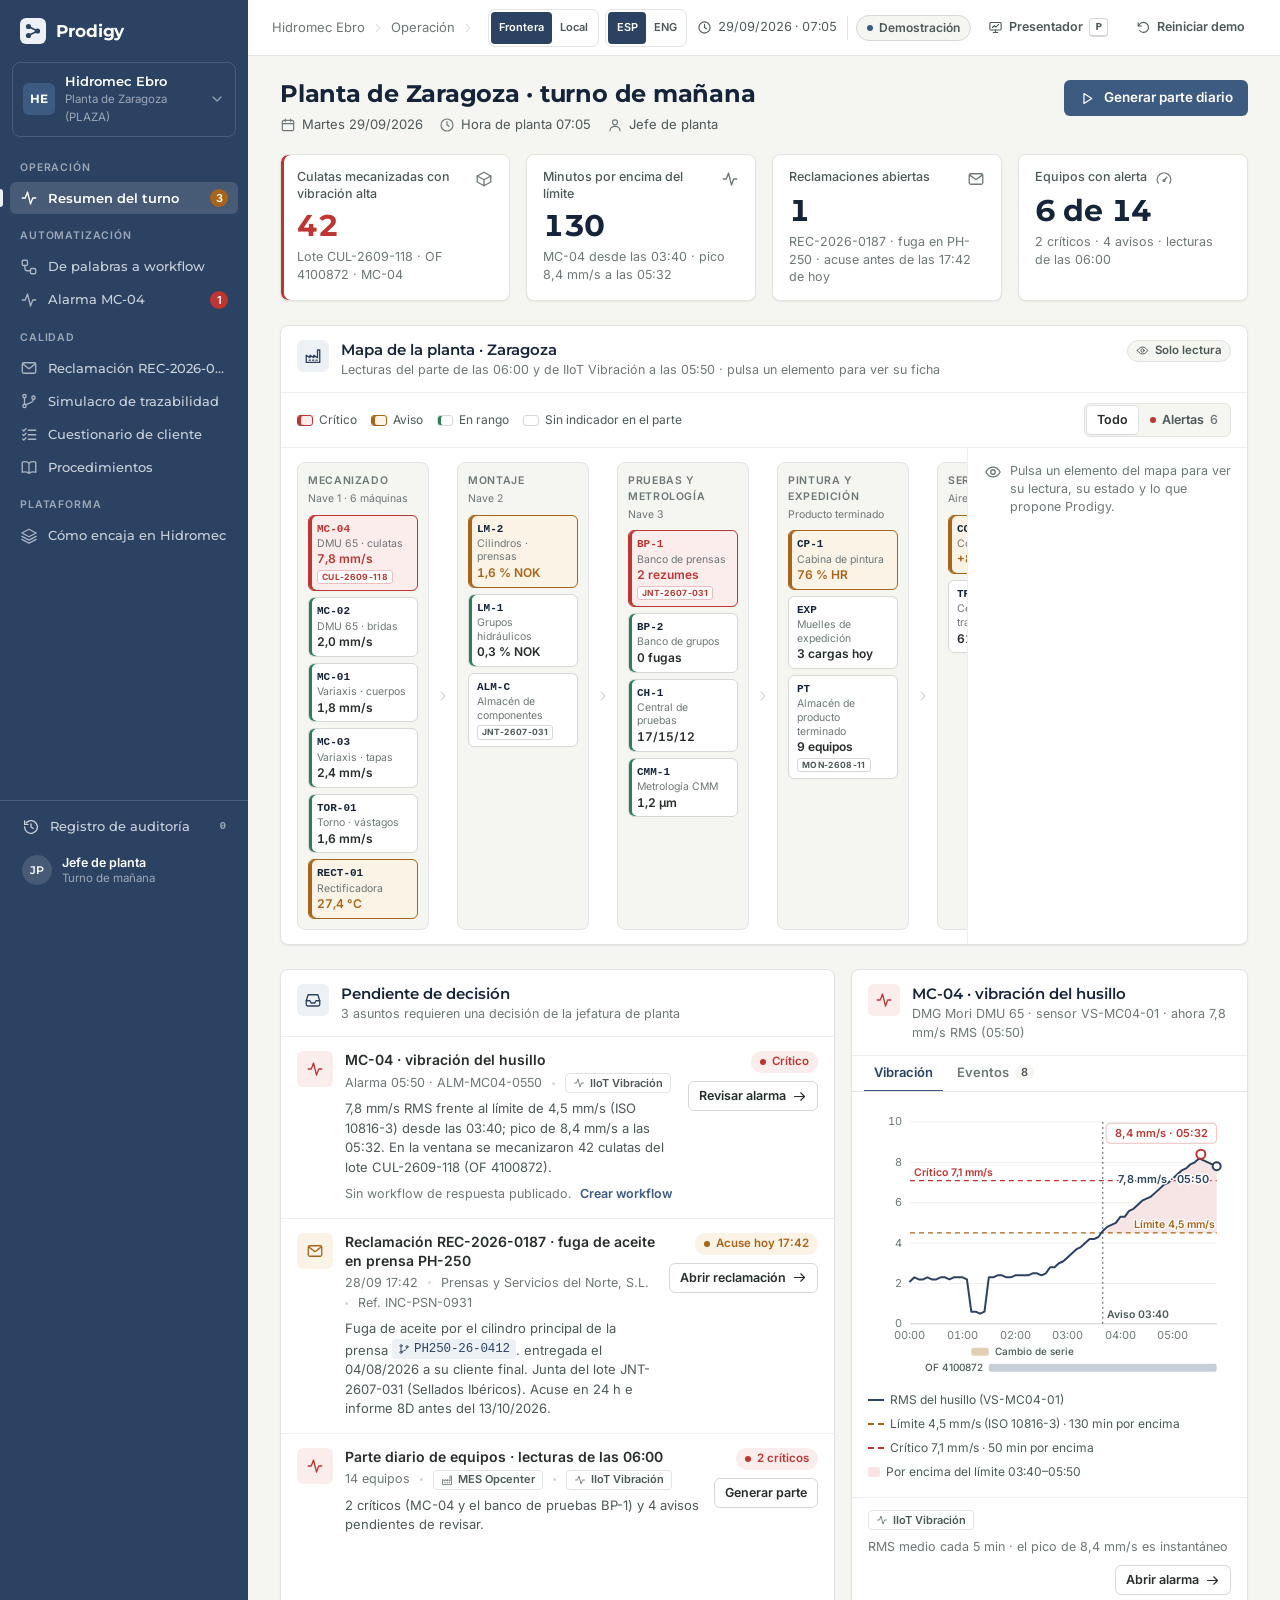
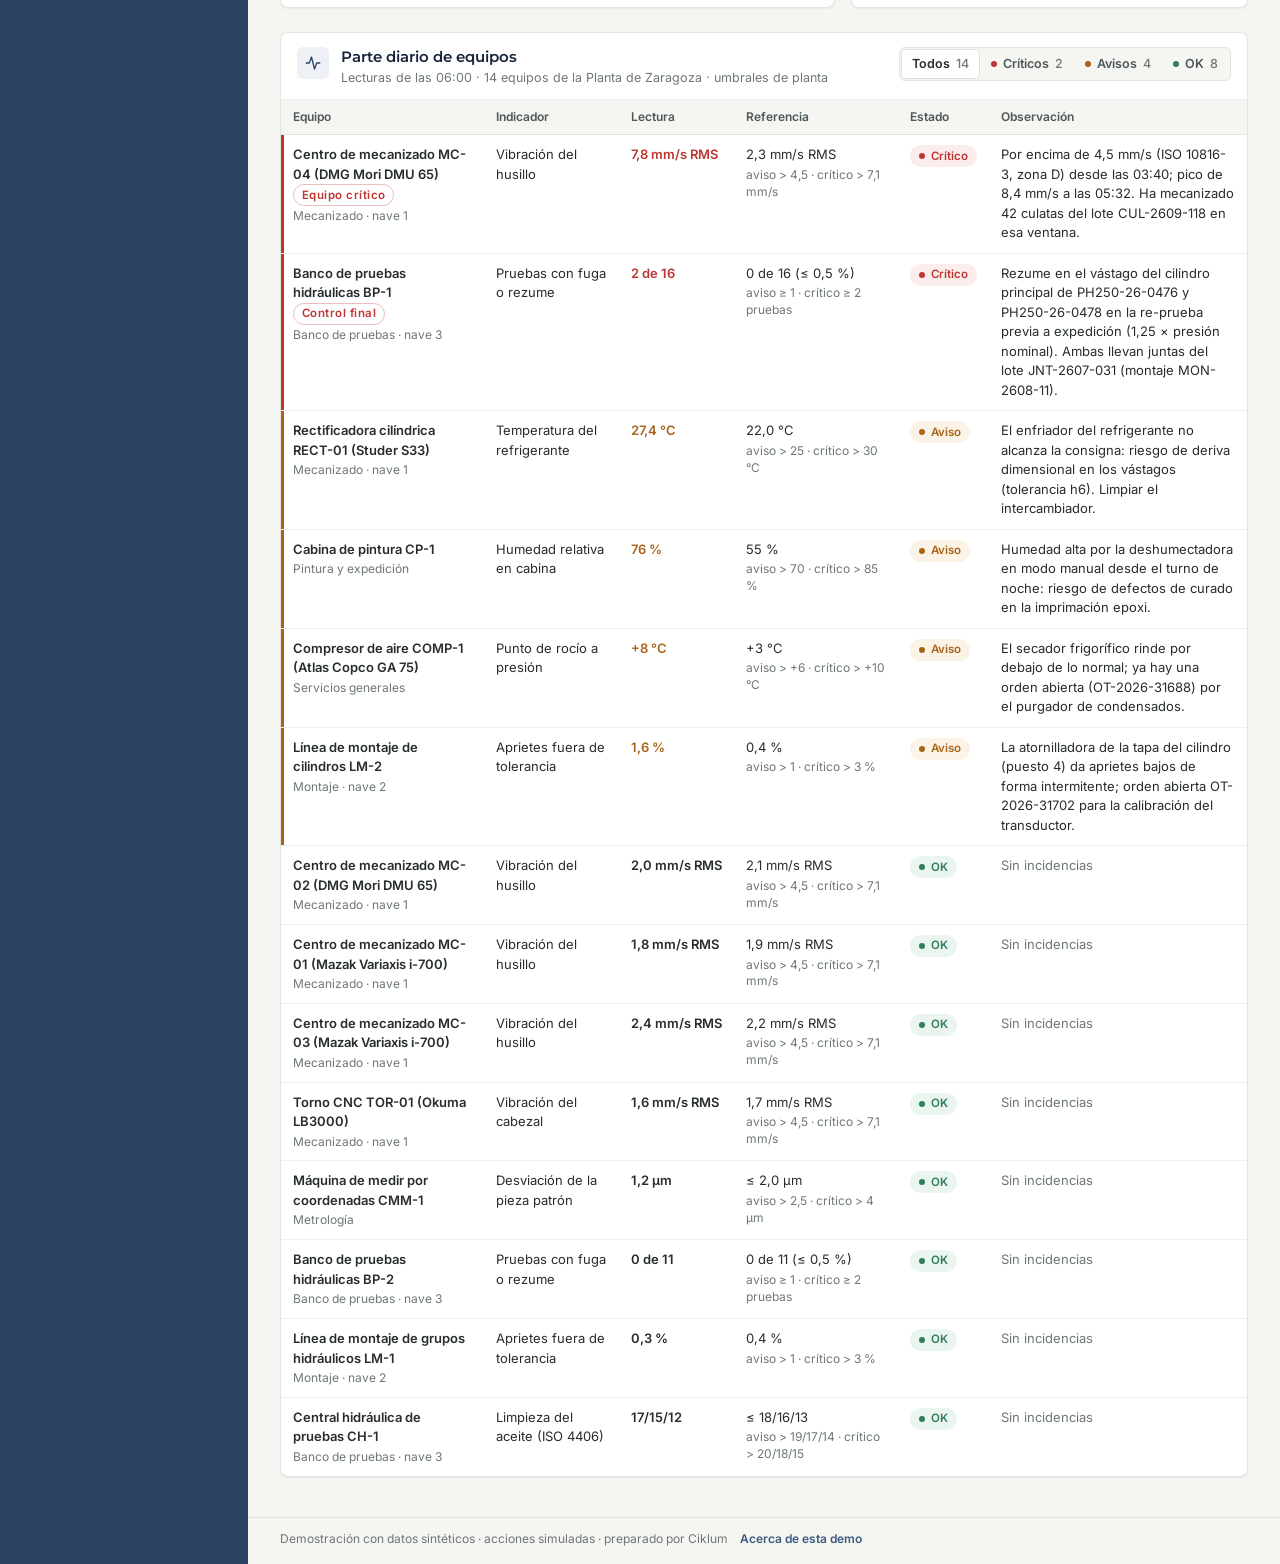
==== consola.html @ 1be3459d "Publish Manuel's standalone multi-industry demo" ====
<!doctype html>
<html lang="es">
<head>
  <meta charset="utf-8">
  <meta name="viewport" content="width=device-width, initial-scale=1">
  <meta name="robots" content="noindex, nofollow">
  <meta name="theme-color" content="#344E45">
  <title>Prodigy · Consola por industria</title>
  <meta name="description" content="Consola de Prodigy configurada por industria: maquinaria industrial, banca, retail y cervecera. Demostración con datos sintéticos preparada por Ciklum.">
  <link rel="icon" type="image/svg+xml" href="data:image/svg+xml,%3Csvg xmlns='http://www.w3.org/2000/svg' viewBox='0 0 26 26'%3E%3Crect width='26' height='26' rx='6' fill='%23344E45'/%3E%3Cpath d='M8.5 8.5 17.5 13 8.5 17.5' fill='none' stroke='%23EEF3F1' stroke-width='1.6'/%3E%3Ccircle cx='8.5' cy='8.5' r='2.6' fill='%23EEF3F1'/%3E%3Ccircle cx='17.5' cy='13' r='2.6' fill='%23EEF3F1'/%3E%3Ccircle cx='8.5' cy='17.5' r='2.6' fill='%23EEF3F1'/%3E%3C/svg%3E">
  <link rel="preconnect" href="https://fonts.googleapis.com">
  <link rel="preconnect" href="https://fonts.gstatic.com" crossorigin>
  <link rel="stylesheet" href="https://fonts.googleapis.com/css2?family=Inter:wght@400;500;600;700&family=Montserrat:wght@500;600;700&display=swap">
  <link rel="stylesheet" href="assets/css/tokens.css">
  <link rel="stylesheet" href="assets/css/app.css">
  <link rel="stylesheet" href="assets/css/scene-cuestionario.css">
  <link rel="stylesheet" href="assets/css/opsmap.css">
  <link rel="stylesheet" href="assets/css/scene-alarma.css">
  <link rel="stylesheet" href="assets/css/scene-plataforma.css">
  <link rel="stylesheet" href="assets/css/scene-procedimientos.css">
  <link rel="stylesheet" href="assets/css/scene-retirada.css">
  <link rel="stylesheet" href="assets/css/scene-workflow.css">
  <link rel="stylesheet" href="assets/css/scene-reclamacion.css">
  <link rel="stylesheet" href="assets/css/industrias.css">
  <script src="assets/js/industries/_register.js"></script>
  <script src="assets/js/industries/maquinaria/meta.js"></script>
  <script src="assets/js/industries/maquinaria/turno.js"></script>
  <script src="assets/js/industries/maquinaria/trace.js"></script>
  <script src="assets/js/industries/maquinaria/workflow.js"></script>
  <script src="assets/js/industries/maquinaria/alarma.js"></script>
  <script src="assets/js/industries/maquinaria/reclamacion.js"></script>
  <script src="assets/js/industries/maquinaria/retirada.js"></script>
  <script src="assets/js/industries/maquinaria/cuestionario.js"></script>
  <script src="assets/js/industries/maquinaria/procedimientos.js"></script>
  <script src="assets/js/industries/maquinaria/plataforma.js"></script>
  <script src="assets/js/industries/banca/meta.js"></script>
  <script src="assets/js/industries/banca/turno.js"></script>
  <script src="assets/js/industries/banca/trace.js"></script>
  <script src="assets/js/industries/banca/workflow.js"></script>
  <script src="assets/js/industries/banca/alarma.js"></script>
  <script src="assets/js/industries/banca/reclamacion.js"></script>
  <script src="assets/js/industries/banca/retirada.js"></script>
  <script src="assets/js/industries/banca/cuestionario.js"></script>
  <script src="assets/js/industries/banca/procedimientos.js"></script>
  <script src="assets/js/industries/banca/plataforma.js"></script>
  <script src="assets/js/industries/retail/meta.js"></script>
  <script src="assets/js/industries/retail/turno.js"></script>
  <script src="assets/js/industries/retail/trace.js"></script>
  <script src="assets/js/industries/retail/workflow.js"></script>
  <script src="assets/js/industries/retail/alarma.js"></script>
  <script src="assets/js/industries/retail/reclamacion.js"></script>
  <script src="assets/js/industries/retail/retirada.js"></script>
  <script src="assets/js/industries/retail/cuestionario.js"></script>
  <script src="assets/js/industries/retail/procedimientos.js"></script>
  <script src="assets/js/industries/retail/plataforma.js"></script>
  <script src="assets/js/industries/cerveceria/meta.js"></script>
  <script src="assets/js/industries/cerveceria/turno.js"></script>
  <script src="assets/js/industries/cerveceria/trace.js"></script>
  <script src="assets/js/industries/cerveceria/workflow.js"></script>
  <script src="assets/js/industries/cerveceria/alarma.js"></script>
  <script src="assets/js/industries/cerveceria/reclamacion.js"></script>
  <script src="assets/js/industries/cerveceria/retirada.js"></script>
  <script src="assets/js/industries/cerveceria/cuestionario.js"></script>
  <script src="assets/js/industries/cerveceria/procedimientos.js"></script>
  <script src="assets/js/industries/cerveceria/plataforma.js"></script>
  <script src="assets/js/industries/maquinaria/en/meta.js"></script>
  <script src="assets/js/industries/maquinaria/en/turno.js"></script>
  <script src="assets/js/industries/maquinaria/en/trace.js"></script>
  <script src="assets/js/industries/maquinaria/en/workflow.js"></script>
  <script src="assets/js/industries/maquinaria/en/alarma.js"></script>
  <script src="assets/js/industries/maquinaria/en/reclamacion.js"></script>
  <script src="assets/js/industries/maquinaria/en/retirada.js"></script>
  <script src="assets/js/industries/maquinaria/en/cuestionario.js"></script>
  <script src="assets/js/industries/maquinaria/en/procedimientos.js"></script>
  <script src="assets/js/industries/maquinaria/en/plataforma.js"></script>
  <script src="assets/js/industries/banca/en/meta.js"></script>
  <script src="assets/js/industries/banca/en/turno.js"></script>
  <script src="assets/js/industries/banca/en/trace.js"></script>
  <script src="assets/js/industries/banca/en/workflow.js"></script>
  <script src="assets/js/industries/banca/en/alarma.js"></script>
  <script src="assets/js/industries/banca/en/reclamacion.js"></script>
  <script src="assets/js/industries/banca/en/retirada.js"></script>
  <script src="assets/js/industries/banca/en/cuestionario.js"></script>
  <script src="assets/js/industries/banca/en/procedimientos.js"></script>
  <script src="assets/js/industries/banca/en/plataforma.js"></script>
  <script src="assets/js/industries/retail/en/meta.js"></script>
  <script src="assets/js/industries/retail/en/turno.js"></script>
  <script src="assets/js/industries/retail/en/trace.js"></script>
  <script src="assets/js/industries/retail/en/workflow.js"></script>
  <script src="assets/js/industries/retail/en/alarma.js"></script>
  <script src="assets/js/industries/retail/en/reclamacion.js"></script>
  <script src="assets/js/industries/retail/en/retirada.js"></script>
  <script src="assets/js/industries/retail/en/cuestionario.js"></script>
  <script src="assets/js/industries/retail/en/procedimientos.js"></script>
  <script src="assets/js/industries/retail/en/plataforma.js"></script>
  <script src="assets/js/industries/cerveceria/en/meta.js"></script>
  <script src="assets/js/industries/cerveceria/en/turno.js"></script>
  <script src="assets/js/industries/cerveceria/en/trace.js"></script>
  <script src="assets/js/industries/cerveceria/en/workflow.js"></script>
  <script src="assets/js/industries/cerveceria/en/alarma.js"></script>
  <script src="assets/js/industries/cerveceria/en/reclamacion.js"></script>
  <script src="assets/js/industries/cerveceria/en/retirada.js"></script>
  <script src="assets/js/industries/cerveceria/en/cuestionario.js"></script>
  <script src="assets/js/industries/cerveceria/en/procedimientos.js"></script>
  <script src="assets/js/industries/cerveceria/en/plataforma.js"></script>
  <script src="assets/i18n/en.js"></script>
  <script src="assets/js/i18n.js"></script>
  <script src="assets/js/boot.js"></script>
</head>
<body>
  <a class="skip-link" href="#view">Saltar al contenido</a>

  <div class="app">
    <aside class="sidebar" id="sidebar" aria-label="Navegación principal">
      <div class="sidebar-inner">
        <a class="brand" href="#turno" aria-label="Prodigy · inicio">
          <svg class="brand-mark" viewBox="0 0 26 26" aria-hidden="true" focusable="false">
            <rect class="bm-bg" width="26" height="26" rx="6"/>
            <path class="bm-line" d="M8.5 8.5 17.5 13 8.5 17.5"/>
            <circle class="bm-dot" cx="8.5" cy="8.5" r="2.6"/>
            <circle class="bm-dot" cx="17.5" cy="13" r="2.6"/>
            <circle class="bm-dot" cx="8.5" cy="17.5" r="2.6"/>
          </svg>
          <span class="brand-name">Prodigy</span>
        </a>

        <details class="ws ws-switch" id="ws-switch">
          <summary title="Cambiar de industria">
            <span class="ws-avatar" aria-hidden="true" id="ws-avatar"></span>
            <div class="ws-text">
              <div class="ws-name" id="ws-name"></div>
              <div class="ws-sub" id="ws-sub"></div>
            </div>
            <span data-icon="chevron-down" data-size="16"></span>
          </summary>
          <div class="ws-menu" id="ws-menu" role="list"></div>
        </details>

        <nav class="nav" id="nav" aria-label="Secciones"></nav>

        <div class="sidebar-foot">
          <button type="button" class="side-link" id="audit-link"><span data-icon="history" data-size="18"></span><span>Registro de auditoría</span><span class="side-count" id="audit-count">0</span></button>
          <div class="me">
            <span class="me-avatar" aria-hidden="true" id="me-avatar"></span>
            <div>
              <div class="me-name" id="me-name"></div>
              <div class="me-sub" id="me-sub"></div>
            </div>
          </div>
        </div>
      </div>
    </aside>
    <div class="scrim" id="scrim"></div>

    <div class="workspace">
      <header class="topbar">
        <button type="button" class="icon-btn menu-btn" id="menu-btn" aria-label="Abrir la navegación" aria-controls="sidebar" aria-expanded="false"><span data-icon="menu"></span></button>
        <nav class="crumbs" aria-label="Ruta">
          <span class="crumb crumb-root" id="crumb-root"></span><span data-icon="chevron-right" data-size="14"></span>
          <span class="crumb" id="crumb-section">Operación</span><span data-icon="chevron-right" data-size="14"></span>
          <span class="crumb cur" id="crumb-title" aria-current="page">Resumen del turno</span>
        </nav>
        <div class="topbar-right">
          <div class="language-switch model-switch" role="group" aria-label="Modelo de la demo">
            <button type="button" data-model="frontier" aria-pressed="true" title="Respuestas simuladas, sin modelo de lenguaje">Frontera</button>
            <button type="button" data-model="local" aria-pressed="false" title="Modelo servido por LiteLLM">Local</button>
          </div>
          <button type="button" class="model-name" id="model-name" hidden title="Cambiar la conexión del modelo local"></button>
          <div class="language-switch" role="group" aria-label="Idioma / Language">
            <button type="button" data-language="es" lang="es" aria-label="Mostrar en español" aria-pressed="true">ESP</button>
            <button type="button" data-language="en" lang="en" aria-label="Show in English" aria-pressed="false">ENG</button>
          </div>
          <span class="clock" id="clock" title="Hora local"><span data-icon="clock" data-size="15"></span><span id="clock-text">29/09/2026 · 07:05</span></span>
          <button type="button" class="env-chip" id="env-chip" title="Datos sintéticos · acciones simuladas"><span class="dot"></span><span class="env-text">Demostración</span><span class="env-short">Demo</span></button>
          <button type="button" class="btn btn-ghost btn-sm" id="presenter-btn" aria-pressed="false" title="Modo presentador (P)"><span data-icon="presentation" data-size="16"></span><span class="lbl">Presentador</span><kbd>P</kbd></button>
          <button type="button" class="btn btn-ghost btn-sm" id="reset-btn" title="Reiniciar demo"><span data-icon="rotate-ccw" data-size="16"></span><span class="lbl">Reiniciar demo</span></button>
        </div>
      </header>

      <main class="main" id="view" tabindex="-1"></main>

      <footer class="footer">
        <div class="footer-inner">
          <span>Demostración con datos sintéticos · acciones simuladas · preparado por Ciklum</span>
          <button type="button" class="link-btn" id="about-btn">Acerca de esta demo</button>
        </div>
      </footer>
    </div>
  </div>

  <aside class="presenter" id="presenter" aria-label="Modo presentador" aria-hidden="true">
    <div class="presenter-head">
      <div>
        <div class="presenter-kicker"><span data-icon="presentation" data-size="14"></span>Modo presentador</div>
        <div class="presenter-scene" id="presenter-scene"></div>
      </div>
      <button type="button" class="icon-btn" id="presenter-close" aria-label="Cerrar el modo presentador"><span data-icon="x"></span></button>
    </div>
    <div class="presenter-body">
      <h3 class="presenter-h">Qué decir</h3>
      <ul class="presenter-say" id="presenter-say"></ul>
      <h3 class="presenter-h">Siguiente clic</h3>
      <div class="presenter-next"><span data-icon="arrow-right" data-size="18"></span><span id="presenter-next"></span></div>
    </div>
    <div class="presenter-foot">
      <div class="presenter-nav">
        <button type="button" class="btn btn-secondary btn-sm" id="presenter-prev"></button>
        <button type="button" class="btn btn-secondary btn-sm" id="presenter-fwd"></button>
      </div>
      <div class="presenter-meta">
        <span data-icon="clock" data-size="14"></span><span>Tiempo</span><span class="timer" id="presenter-timer">00:00</span>
        <button type="button" class="link-btn" id="presenter-timer-reset">Poner a cero</button>
      </div>
      <div class="presenter-meta">
        <span data-icon="fast-forward" data-size="14"></span><span>Animaciones</span>
        <div class="seg" role="group" aria-label="Ritmo de las animaciones">
          <button type="button" class="seg-btn" data-speed="1" aria-pressed="true">Normal</button>
          <button type="button" class="seg-btn" data-speed="3" aria-pressed="false">Rápidas</button>
        </div>
      </div>
      <div class="presenter-keys">
        <span><kbd>P</kbd> mostrar u ocultar</span>
        <span><kbd><span data-icon="chevron-left" data-size="11"></span></kbd> <kbd><span data-icon="chevron-right" data-size="11"></span></kbd> cambiar de escena</span>
        <a href="index.html">Cambiar de industria</a>
      </div>
    </div>
  </aside>

  <dialog class="modal" id="modal" aria-labelledby="modal-title"></dialog>
  <div class="toasts" id="toasts" aria-live="polite"></div>

  <noscript><p style="padding:24px">Esta demostración necesita JavaScript activado.</p></noscript>

  <script src="assets/js/core.js"></script>
  <!-- Configure the optional model connection through the Local button. -->
  <script src="assets/js/llm.js"></script>
  <script src="assets/js/opsmap.js"></script>
  <script src="assets/js/scenes/turno.js"></script>
  <script src="assets/js/scenes/workflow.js"></script>
  <script src="assets/js/scenes/alarma.js"></script>
  <script src="assets/js/scenes/reclamacion.js"></script>
  <script src="assets/js/scenes/retirada.js"></script>
  <script src="assets/js/scenes/cuestionario.js"></script>
  <script src="assets/js/scenes/procedimientos.js"></script>
  <script src="assets/js/scenes/plataforma.js"></script>
</body>
</html>
---- assets/css/tokens.css ----
/*
 * Prodigy · Congelados de Navarra — tokens de diseño.
 * Colores de la identidad de Congelados de Navarra (SPEC §2). No se usan
 * colores sueltos fuera de este fichero: los derivados son mezclas de estos.
 */
:root {
  /* Marca */
  --cn-green: #496C60;
  --cn-green-dark: #344E45;
  --cn-green-900: #1F2E29;
  --cn-green-50: #EEF3F1;
  --cn-red: #BD3632;
  --cn-red-50: #FBEDEC;

  /* Estado */
  --amber: #A8651A;
  --amber-50: #FBF3E6;
  --ok: #2F7D5B;
  --ok-50: #EAF5EF;

  /* Neutros */
  --ink: #272C2C;
  --slate: #4D5858;
  --muted: #6E7777;
  --line: #E1E4E2;
  --bg: #F5F5F2;
  --card: #FFFFFF;

  /* Derivados (solo mezclas de los tokens anteriores) */
  --cn-green-100: color-mix(in srgb, var(--cn-green) 13%, var(--card));
  --cn-green-200: color-mix(in srgb, var(--cn-green) 30%, var(--card));
  --red-100: color-mix(in srgb, var(--cn-red) 13%, var(--card));
  --red-200: color-mix(in srgb, var(--cn-red) 32%, var(--card));
  --amber-200: color-mix(in srgb, var(--amber) 32%, var(--card));
  --ok-200: color-mix(in srgb, var(--ok) 32%, var(--card));
  --line-strong: color-mix(in srgb, var(--ink) 19%, var(--card));
  --line-soft: color-mix(in srgb, var(--line) 60%, var(--card));
  --bg-sunken: color-mix(in srgb, var(--bg) 62%, var(--line));
  --hover: color-mix(in srgb, var(--cn-green) 5%, var(--card));
  --scrim: color-mix(in srgb, var(--cn-green-900) 46%, transparent);

  /* Sobre el verde oscuro de la barra lateral */
  --on-dark: var(--card);
  --on-dark-2: color-mix(in srgb, var(--card) 76%, var(--cn-green-dark));
  --on-dark-3: color-mix(in srgb, var(--card) 54%, var(--cn-green-dark));
  --dark-hover: color-mix(in srgb, var(--card) 7%, var(--cn-green-dark));
  --dark-active: color-mix(in srgb, var(--card) 13%, var(--cn-green-dark));
  --dark-line: color-mix(in srgb, var(--card) 14%, var(--cn-green-dark));

  /* Tipografía */
  --font-head: 'Montserrat', system-ui, -apple-system, 'Segoe UI', Roboto, sans-serif;
  --font-body: 'Inter', system-ui, -apple-system, 'Segoe UI', Roboto, sans-serif;
  --font-mono: ui-monospace, 'SF Mono', SFMono-Regular, Menlo, Consolas, 'Liberation Mono', monospace;
  --fs-xs: 11.5px;
  --fs-sm: 12.5px;
  --fs-base: 14px;
  --fs-md: 15px;
  --fs-lg: 17px;
  --fs-xl: 20px;
  --fs-2xl: 24px;
  --fs-3xl: 30px;

  /* Espaciado (múltiplos de 4) */
  --s-1: 4px;
  --s-2: 8px;
  --s-3: 12px;
  --s-4: 16px;
  --s-5: 20px;
  --s-6: 24px;
  --s-8: 32px;
  --s-10: 40px;
  --s-12: 48px;

  /* Radios, sombras, foco */
  --r-sm: 4px;
  --r: 6px;
  --r-lg: 8px;
  --r-xl: 10px;
  --r-pill: 999px;
  --shadow-1: 0 1px 2px color-mix(in srgb, var(--cn-green-900) 6%, transparent);
  --shadow-2: 0 2px 6px color-mix(in srgb, var(--cn-green-900) 8%, transparent),
              0 14px 36px color-mix(in srgb, var(--cn-green-900) 14%, transparent);
  --focus-ring: 0 0 0 3px color-mix(in srgb, var(--cn-green) 32%, transparent);

  /* Estructura */
  --sidebar-w: 248px;
  --topbar-h: 56px;
  --content-max: 1440px;
  --presenter-w: 344px;
  --ease: cubic-bezier(.2, .7, .2, 1);
}
---- assets/css/app.css ----
/*
 * Prodigy · Congelados de Navarra — estilos de la consola.
 * Solo usa los tokens de tokens.css. Catálogo de clases en assets/js/README-core.md.
 */

/* ---------------------------------------------------------------- Base */
*, *::before, *::after { box-sizing: border-box; }
html { -webkit-text-size-adjust: 100%; text-size-adjust: 100%; scroll-padding-top: calc(var(--topbar-h) + 12px); }
body {
  margin: 0;
  background: var(--bg);
  color: var(--ink);
  font-family: var(--font-body);
  font-size: var(--fs-base);
  line-height: 1.5;
  -webkit-font-smoothing: antialiased;
  -moz-osx-font-smoothing: grayscale;
  text-rendering: optimizeLegibility;
}
h1, h2, h3, h4 { font-family: var(--font-head); color: var(--cn-green-900); margin: 0; line-height: 1.25; }
p { margin: 0; }
a { color: var(--cn-green); text-decoration: none; }
a:hover { text-decoration: underline; }
button, input, select, textarea { font: inherit; color: inherit; }
button { cursor: pointer; }
svg { flex: none; }
img, svg { vertical-align: middle; }
:focus-visible { outline: 2px solid var(--cn-green); outline-offset: 2px; }
::selection { background: var(--cn-green-100); }
.icon { display: inline-block; flex: none; vertical-align: -0.2em; }

.sr-only { position: absolute !important; width: 1px; height: 1px; padding: 0; margin: -1px; overflow: hidden; clip: rect(0 0 0 0); white-space: nowrap; border: 0; }
.skip-link { position: absolute; left: 12px; top: -48px; z-index: 200; background: var(--cn-green-dark); color: var(--on-dark); padding: 8px 12px; border-radius: var(--r); }
.skip-link:focus { top: 12px; }
[hidden] { display: none !important; }

/* ---------------------------------------------------------------- Estructura */
.app { display: grid; grid-template-columns: var(--sidebar-w) minmax(0, 1fr); min-height: 100vh; }
.workspace { display: flex; flex-direction: column; min-width: 0; min-height: 100vh; transition: margin-right .22s var(--ease); }
.main { flex: 1; width: 100%; max-width: var(--content-max); margin: 0 auto; padding: 24px 32px 40px; outline: none; }
.scene { animation: scene-in .18s var(--ease); }
@keyframes scene-in { from { opacity: 0; } to { opacity: 1; } }

/* Barra lateral: el fondo ocupa toda la altura; el contenido se queda fijo al desplazar */
.sidebar { position: relative; z-index: 30; background: var(--cn-green-dark); color: var(--on-dark-2); }
.sidebar-inner { position: sticky; top: 0; height: 100vh; display: flex; flex-direction: column; overflow-y: auto; scrollbar-width: thin; }
.brand { display: flex; align-items: center; gap: 10px; padding: 18px 20px 12px; color: var(--on-dark); text-decoration: none; }
.brand:hover { text-decoration: none; }
.brand-mark { width: 26px; height: 26px; }
.brand-mark .bm-bg { fill: var(--cn-green-50); }
.brand-mark .bm-line { fill: none; stroke: var(--cn-green-dark); stroke-width: 1.6; stroke-linejoin: round; }
.brand-mark .bm-dot { fill: var(--cn-green-dark); }
.brand-name { font: 700 17px/1 var(--font-head); letter-spacing: -.005em; }
.brand-tag { margin-left: auto; font: 600 10px/1 var(--font-body); letter-spacing: .06em; text-transform: uppercase; color: var(--on-dark-3); border: 1px solid var(--dark-line); border-radius: var(--r-sm); padding: 3px 5px; }

.ws { display: flex; align-items: center; gap: 10px; margin: 6px 12px 8px; padding: 10px; border: 1px solid var(--dark-line); border-radius: var(--r-lg); }
.ws-avatar { width: 32px; height: 32px; flex: none; border-radius: var(--r); background: var(--cn-green); color: var(--on-dark); display: grid; place-items: center; font: 700 12px/1 var(--font-head); letter-spacing: .03em; }
.ws-name { color: var(--on-dark); font: 600 13px/1.25 var(--font-head); }
.ws-sub { font-size: 11.5px; color: var(--on-dark-3); margin-top: 2px; }

.nav { padding: 2px 10px 12px; flex: 1; }
.nav-label { font: 600 10.5px/1 var(--font-body); letter-spacing: .08em; text-transform: uppercase; color: var(--on-dark-3); padding: 16px 10px 8px; }
.nav-item {
  position: relative; display: flex; align-items: center; gap: 10px;
  padding: 7px 10px; margin: 1px 0; border-radius: var(--r);
  color: var(--on-dark-2); font: 500 13px/1.3 var(--font-head); text-decoration: none;
}
.nav-item .icon { opacity: .8; }
.nav-item:hover { background: var(--dark-hover); color: var(--on-dark); text-decoration: none; }
.nav-item[aria-current="page"] { background: var(--dark-active); color: var(--on-dark); font-weight: 600; }
.nav-item[aria-current="page"] .icon { opacity: 1; }
.nav-item[aria-current="page"]::before { content: ''; position: absolute; left: -10px; top: 7px; bottom: 7px; width: 3px; border-radius: 0 3px 3px 0; background: var(--cn-green-50); }
.nav-text { min-width: 0; overflow: hidden; text-overflow: ellipsis; white-space: nowrap; }
.nav-badge { margin-left: auto; min-width: 18px; height: 18px; padding: 0 5px; border-radius: 9px; font: 600 11px/18px var(--font-body); text-align: center; background: var(--dark-active); color: var(--on-dark); }
.nav-badge.tone-crit { background: var(--cn-red); }
.nav-badge.tone-warn { background: var(--amber); }
.nav-badge.tone-ok { background: var(--ok); }

.sidebar-foot { padding: 10px 12px 14px; border-top: 1px solid var(--dark-line); display: flex; flex-direction: column; gap: 6px; }
.side-link { display: flex; align-items: center; gap: 10px; width: 100%; padding: 7px 10px; border: 0; border-radius: var(--r); background: transparent; color: var(--on-dark-2); font: 500 13px/1.3 var(--font-head); text-align: left; }
.side-link:hover { background: var(--dark-hover); color: var(--on-dark); }
.side-count { margin-left: auto; font: 600 11px/1 var(--font-mono); color: var(--on-dark-3); }
.me { display: flex; align-items: center; gap: 10px; padding: 6px 10px 0; }
.me-avatar { width: 30px; height: 30px; flex: none; border-radius: 50%; background: var(--dark-active); color: var(--on-dark); display: grid; place-items: center; font: 600 11px/1 var(--font-head); }
.me-name { color: var(--on-dark); font-size: 12.5px; font-weight: 600; line-height: 1.3; }
.me-sub { font-size: 11.5px; color: var(--on-dark-3); line-height: 1.3; }
.scrim { display: none; }

/* Barra superior */
.topbar {
  position: sticky; top: 0; z-index: 20; height: var(--topbar-h);
  display: flex; align-items: center; gap: 12px; padding: 0 24px;
  background: var(--card); border-bottom: 1px solid var(--line);
}
.icon-btn.menu-btn { display: none; }
.crumbs { display: flex; align-items: center; gap: 6px; min-width: 0; font-size: 13px; color: var(--muted); }
.crumbs .icon { color: var(--line-strong); }
.crumb { white-space: nowrap; }
.crumb.cur { color: var(--ink); font-weight: 600; overflow: hidden; text-overflow: ellipsis; }
.topbar-right { margin-left: auto; display: flex; align-items: center; gap: 6px; flex: none; }
.clock { display: inline-flex; align-items: center; gap: 6px; padding: 0 10px 0 4px; margin-right: 2px; color: var(--slate); font-size: 12.5px; font-variant-numeric: tabular-nums; border-right: 1px solid var(--line); height: 24px; }
.env-chip { display: inline-flex; align-items: center; gap: 6px; height: 26px; padding: 0 10px; border-radius: var(--r-pill); border: 1px solid var(--line-strong); background: var(--bg); color: var(--slate); font: 600 12px/1 var(--font-body); }
.env-chip:hover { border-color: var(--muted); color: var(--ink); }
.env-chip .dot { width: 6px; height: 6px; border-radius: 50%; background: var(--cn-green); }
.env-chip .env-short { display: none; }

/* Pie */
.footer { display: flex; flex-wrap: wrap; align-items: center; gap: 4px 12px; padding: 12px 32px 16px; border-top: 1px solid var(--line); color: var(--muted); font-size: 12px; }
.footer-inner { width: 100%; max-width: var(--content-max); margin: 0 auto; display: flex; flex-wrap: wrap; align-items: center; gap: 4px 12px; }
.link-btn { border: 0; background: none; padding: 0; color: var(--cn-green); font: inherit; font-weight: 600; cursor: pointer; }
.link-btn:hover { text-decoration: underline; }

/* ---------------------------------------------------------------- Tipografía y utilidades */
.h2 { font: 600 17px/1.3 var(--font-head); color: var(--cn-green-900); }
.h3 { font: 600 15px/1.3 var(--font-head); color: var(--cn-green-900); }
.muted { color: var(--muted); }
.slate { color: var(--slate); }
.small { font-size: var(--fs-sm); }
.xs { font-size: var(--fs-xs); }
.strong { font-weight: 600; color: var(--ink); }
.mono { font-family: var(--font-mono); font-size: .92em; letter-spacing: -.01em; }
.num { font-variant-numeric: tabular-nums; }
.nowrap { white-space: nowrap; }
.truncate { overflow: hidden; text-overflow: ellipsis; white-space: nowrap; min-width: 0; }
.t-crit { color: var(--cn-red); }
.t-warn { color: var(--amber); }
.t-ok { color: var(--ok); }
.t-brand { color: var(--cn-green); }
.center { text-align: center; }
.right { text-align: right; }
.mt-1 { margin-top: 4px; } .mt-2 { margin-top: 8px; } .mt-3 { margin-top: 12px; } .mt-4 { margin-top: 16px; } .mt-6 { margin-top: 24px; } .mt-8 { margin-top: 32px; }
.mb-2 { margin-bottom: 8px; } .mb-4 { margin-bottom: 16px; }
.divider { height: 1px; background: var(--line); border: 0; margin: 16px 0; }
.prose p + p { margin-top: 8px; }
.prose ul { margin: 6px 0 0; padding-left: 18px; }
.prose li + li { margin-top: 4px; }

/* Rejillas y pilas */
.grid { display: grid; gap: 16px; }
.cols-2 { grid-template-columns: repeat(2, minmax(0, 1fr)); }
.cols-3 { grid-template-columns: repeat(3, minmax(0, 1fr)); }
.cols-4 { grid-template-columns: repeat(4, minmax(0, 1fr)); }
.cols-7-5 { grid-template-columns: minmax(0, 7fr) minmax(0, 5fr); }
.cols-5-7 { grid-template-columns: minmax(0, 5fr) minmax(0, 7fr); }
.cols-8-4 { grid-template-columns: minmax(0, 8fr) minmax(0, 4fr); }
.cols-4-8 { grid-template-columns: minmax(0, 4fr) minmax(0, 8fr); }
.gap-sm { gap: 8px; } .gap-lg { gap: 24px; }
.stack { display: flex; flex-direction: column; gap: 16px; min-width: 0; }
.stack-sm { gap: 8px; } .stack-lg { gap: 24px; }
.row { display: flex; align-items: center; gap: 8px; flex-wrap: wrap; min-width: 0; }
.row-nowrap { flex-wrap: nowrap; }
.between { justify-content: space-between; }
.spacer { flex: 1; }
.section { margin-top: 24px; }

/* ---------------------------------------------------------------- Botones */
.btn {
  display: inline-flex; align-items: center; justify-content: center; gap: 8px;
  height: 36px; padding: 0 14px; border-radius: var(--r); border: 1px solid transparent;
  font: 600 13.5px/1 var(--font-body); white-space: nowrap; text-decoration: none; user-select: none;
  transition: background-color .15s var(--ease), border-color .15s var(--ease), color .15s var(--ease), box-shadow .15s var(--ease);
}
.btn:hover { text-decoration: none; }
.btn .icon { width: 17px; height: 17px; }
.btn-primary { background: var(--cn-green); color: var(--on-dark); }
.btn-primary:hover { background: var(--cn-green-dark); }
.btn-secondary { background: var(--card); color: var(--ink); border-color: var(--line-strong); }
.btn-secondary:hover { background: var(--bg); border-color: var(--muted); }
.btn-ghost { background: transparent; color: var(--slate); }
.btn-ghost:hover { background: var(--cn-green-50); color: var(--cn-green-dark); }
.btn-danger { background: var(--cn-red); color: var(--on-dark); }
.btn-danger:hover { background: color-mix(in srgb, var(--cn-red) 84%, var(--ink)); }
.btn-ok { background: var(--ok); color: var(--on-dark); }
.btn-ok:hover { background: color-mix(in srgb, var(--ok) 84%, var(--ink)); }
.btn-sm { height: 30px; padding: 0 10px; font-size: 12.5px; gap: 6px; }
.btn-sm .icon { width: 15px; height: 15px; }
.btn-lg { height: 42px; padding: 0 18px; font-size: 14.5px; }
.btn:disabled, .btn[aria-disabled="true"] { opacity: .5; cursor: not-allowed; pointer-events: none; }
.btn.is-busy { pointer-events: none; opacity: .85; }
.btn-group { display: inline-flex; gap: 8px; flex-wrap: wrap; }
.icon-btn { width: 34px; height: 34px; display: inline-grid; place-items: center; border: 0; border-radius: var(--r); background: transparent; color: var(--slate); }
.icon-btn:hover { background: var(--bg); color: var(--ink); }
kbd { display: inline-block; min-width: 18px; padding: 1px 5px; border: 1px solid var(--line-strong); border-bottom-width: 2px; border-radius: var(--r-sm); background: var(--card); color: var(--slate); font: 600 11px/1.3 var(--font-mono); text-align: center; }
.spinner { width: 14px; height: 14px; border-radius: 50%; border: 2px solid currentColor; border-right-color: transparent; display: inline-block; animation: spin .8s linear infinite; flex: none; }
@keyframes spin { to { transform: rotate(360deg); } }

/* ---------------------------------------------------------------- Formularios */
.field { display: flex; flex-direction: column; gap: 6px; min-width: 0; }
.label { font-size: 12.5px; font-weight: 600; color: var(--slate); }
.hint { font-size: 12px; color: var(--muted); }
.input, .select, .textarea {
  width: 100%; min-height: 36px; padding: 7px 10px;
  background: var(--card); color: var(--ink); border: 1px solid var(--line-strong); border-radius: var(--r);
  font-size: 14px; line-height: 1.4; transition: border-color .15s var(--ease), box-shadow .15s var(--ease);
}
.input:hover, .select:hover, .textarea:hover { border-color: var(--muted); }
.input:focus, .select:focus, .textarea:focus { outline: none; border-color: var(--cn-green); box-shadow: var(--focus-ring); }
.input::placeholder, .textarea::placeholder { color: var(--muted); }
.textarea { min-height: 120px; resize: vertical; line-height: 1.55; }
.select { appearance: none; padding-right: 30px; background-image: linear-gradient(45deg, transparent 50%, var(--slate) 50%), linear-gradient(135deg, var(--slate) 50%, transparent 50%); background-position: calc(100% - 15px) 55%, calc(100% - 10px) 55%; background-size: 5px 5px; background-repeat: no-repeat; }
.input-group { display: flex; align-items: stretch; }
.input-group .input { border-top-right-radius: 0; border-bottom-right-radius: 0; }
.input-addon { display: inline-flex; align-items: center; padding: 0 10px; border: 1px solid var(--line-strong); border-left: 0; border-radius: 0 var(--r) var(--r) 0; background: var(--bg); color: var(--slate); font-size: 13px; white-space: nowrap; }
.check { display: inline-flex; align-items: center; gap: 8px; font-size: 13.5px; cursor: pointer; }
.check input { width: 16px; height: 16px; accent-color: var(--cn-green); margin: 0; }

/* ---------------------------------------------------------------- Cabecera de página */
.page-head { display: flex; align-items: flex-start; justify-content: space-between; flex-wrap: wrap; gap: 12px 24px; margin-bottom: 20px; }
.page-head-main { min-width: 0; flex: 1 1 420px; }
.page-title { font: 700 24px/1.2 var(--font-head); color: var(--cn-green-900); letter-spacing: -.01em; }
.page-meta { display: flex; flex-wrap: wrap; align-items: center; gap: 4px 16px; margin-top: 6px; color: var(--slate); font-size: 13px; }
.page-meta .item { display: inline-flex; align-items: center; gap: 6px; }
.page-meta .icon { color: var(--muted); }
.page-desc { margin-top: 8px; color: var(--slate); max-width: 760px; }
.page-actions { display: flex; align-items: center; gap: 8px; flex-wrap: wrap; }

/* ---------------------------------------------------------------- Tarjeta */
.card { background: var(--card); border: 1px solid var(--line); border-radius: var(--r-lg); box-shadow: var(--shadow-1); min-width: 0; }
.card-head { display: flex; flex-wrap: wrap; align-items: flex-start; gap: 10px 12px; padding: 14px 16px 12px; border-bottom: 1px solid var(--line-soft); }
.card-head.plain { border-bottom: 0; padding-bottom: 4px; }
.card-icon { width: 32px; height: 32px; flex: none; display: grid; place-items: center; border-radius: var(--r); background: var(--cn-green-50); color: var(--cn-green-dark); }
.card-icon.tone-crit { background: var(--cn-red-50); color: var(--cn-red); }
.card-icon.tone-warn { background: var(--amber-50); color: var(--amber); }
.card-icon.tone-ok { background: var(--ok-50); color: var(--ok); }
.card-titles { min-width: 0; flex: 1 1 220px; }
.card-title { font: 600 15px/1.3 var(--font-head); color: var(--cn-green-900); }
.card-sub { font-size: 12.5px; color: var(--muted); margin-top: 2px; }
.card-actions { display: flex; align-items: center; gap: 8px; flex-wrap: wrap; margin-left: auto; }
.card-body { padding: 16px; }
.card-body.flush { padding: 0; }
.card-foot { display: flex; align-items: center; flex-wrap: wrap; gap: 8px; padding: 12px 16px; border-top: 1px solid var(--line-soft); }
.card.flat { box-shadow: none; overflow: hidden; }
.card-body + .card-body { border-top: 1px solid var(--line-soft); }
.card.tone-crit { box-shadow: inset 3px 0 0 var(--cn-red), var(--shadow-1); }
.card.tone-warn { box-shadow: inset 3px 0 0 var(--amber), var(--shadow-1); }
.card.tone-ok { box-shadow: inset 3px 0 0 var(--ok), var(--shadow-1); }
.card.tone-brand { box-shadow: inset 3px 0 0 var(--cn-green), var(--shadow-1); }

/* ---------------------------------------------------------------- KPI */
.kpis { display: grid; grid-template-columns: repeat(4, minmax(0, 1fr)); gap: 16px; }
.kpi { position: relative; display: flex; flex-direction: column; gap: 6px; min-width: 0; padding: 14px 16px; background: var(--card); border: 1px solid var(--line); border-radius: var(--r-lg); box-shadow: var(--shadow-1); color: inherit; text-decoration: none; }
a.kpi:hover, button.kpi:hover { border-color: var(--line-strong); text-decoration: none; }
button.kpi { text-align: left; font: inherit; }
.kpi-top { display: flex; align-items: flex-start; justify-content: space-between; gap: 8px; }
.kpi-label { font-size: 12.5px; font-weight: 500; color: var(--slate); line-height: 1.35; }
.kpi-top .icon { color: var(--muted); margin-top: 1px; }
.kpi-value { display: flex; align-items: baseline; gap: 6px; flex-wrap: wrap; }
.kpi-num { font: 700 30px/1.1 var(--font-head); color: var(--cn-green-900); font-variant-numeric: tabular-nums; letter-spacing: -.01em; }
.kpi-unit { font-size: 13px; font-weight: 500; color: var(--muted); }
.kpi-sub { font-size: 12.5px; color: var(--muted); line-height: 1.4; }
.kpi.tone-crit { box-shadow: inset 3px 0 0 var(--cn-red), var(--shadow-1); }
.kpi.tone-crit .kpi-num { color: var(--cn-red); }
.kpi.tone-warn { box-shadow: inset 3px 0 0 var(--amber), var(--shadow-1); }
.kpi.tone-warn .kpi-num { color: var(--amber); }
.kpi.tone-ok .kpi-num { color: var(--ok); }

/* ---------------------------------------------------------------- Chips, sistemas, lotes */
.chip { display: inline-flex; align-items: center; gap: 6px; height: 22px; padding: 0 8px; border-radius: var(--r-pill); border: 1px solid transparent; background: var(--bg); color: var(--slate); font: 600 11.5px/1 var(--font-body); white-space: nowrap; vertical-align: middle; }
.chip .dot { width: 6px; height: 6px; flex: none; border-radius: 50%; background: currentColor; }
.chip .icon { width: 13px; height: 13px; }
.chip-ok { background: var(--ok-50); color: var(--ok); }
.chip-warn { background: var(--amber-50); color: var(--amber); }
.chip-crit { background: var(--cn-red-50); color: var(--cn-red); }
.chip-brand { background: var(--cn-green-50); color: var(--cn-green-dark); }
.chip-info { background: var(--cn-green-50); color: var(--cn-green); }
.chip-neutral { background: var(--bg); color: var(--slate); border-color: var(--line); }
.chip-draft { background: var(--card); color: var(--slate); border: 1px dashed var(--line-strong); }
.chip-pcc { background: var(--card); color: var(--cn-red); border-color: var(--red-200); letter-spacing: .04em; }
.chip-lg { height: 26px; padding: 0 10px; font-size: 12.5px; }
.chip-sm { height: 18px; padding: 0 6px; font-size: 10.5px; gap: 4px; }
.chip.is-running .dot { animation: blink 1.2s ease-in-out infinite; }
@keyframes blink { 50% { opacity: .25; } }

.sys { display: inline-flex; align-items: center; gap: 5px; height: 20px; padding: 0 7px; border-radius: var(--r-sm); border: 1px solid var(--line); background: var(--card); color: var(--slate); font: 600 11px/1 var(--font-body); white-space: nowrap; vertical-align: middle; cursor: default; }
.sys .icon { width: 12px; height: 12px; color: var(--muted); }
.sys-list { display: inline-flex; flex-wrap: wrap; gap: 4px; }

.lot { display: inline-flex; align-items: center; gap: 4px; padding: 1px 6px; border: 0; border-radius: var(--r-sm); background: var(--cn-green-50); color: var(--cn-green-dark); font: 500 12.5px/1.5 var(--font-mono); letter-spacing: -.01em; white-space: nowrap; cursor: pointer; vertical-align: baseline; }
.lot:hover { background: var(--cn-green-100); text-decoration: underline; }
.lot .icon { width: 12px; height: 12px; }
.code { font: 500 12.5px/1.4 var(--font-mono); color: var(--ink); letter-spacing: -.01em; white-space: nowrap; }
.cite { display: inline-flex; align-items: center; justify-content: center; min-width: 18px; height: 16px; padding: 0 4px; margin: 0 1px; border: 0; border-radius: var(--r-sm); background: var(--cn-green-50); color: var(--cn-green-dark); font: 600 10.5px/1 var(--font-body); vertical-align: 2px; cursor: pointer; }
.cite:hover, .cite.is-active { background: var(--cn-green); color: var(--on-dark); }

/* ---------------------------------------------------------------- Tabla */
.tbl-wrap { overflow-x: auto; -webkit-overflow-scrolling: touch; }
.tbl { width: 100%; border-collapse: separate; border-spacing: 0; font-size: 13px; }
.tbl caption { text-align: left; padding: 0 0 8px; color: var(--muted); font-size: 12.5px; }
.tbl th { padding: 8px 12px; background: var(--bg); color: var(--slate); font-size: 12px; font-weight: 600; text-align: left; white-space: nowrap; border-bottom: 1px solid var(--line); }
.tbl td { padding: 10px 12px; border-bottom: 1px solid var(--line-soft); vertical-align: top; color: var(--ink); }
.tbl tbody tr:last-child td { border-bottom: 0; }
.tbl th.right, .tbl td.right { text-align: right; }
.tbl th.center, .tbl td.center { text-align: center; }
.tbl td.num, .tbl th.num { text-align: right; font-variant-numeric: tabular-nums; white-space: nowrap; }
.tbl td.nowrap { white-space: nowrap; }
.tbl .sub { display: block; margin-top: 2px; color: var(--muted); font-size: 12px; line-height: 1.4; }
.tbl tbody tr.is-clickable { cursor: pointer; }
.tbl tbody tr.is-clickable:hover td { background: var(--hover); }
.tbl tbody tr.is-selected td { background: var(--cn-green-50); }
.tbl tbody tr.tone-crit td:first-child { box-shadow: inset 3px 0 0 var(--cn-red); }
.tbl tbody tr.tone-warn td:first-child { box-shadow: inset 3px 0 0 var(--amber); }
.tbl tbody tr.tone-ok td:first-child { box-shadow: inset 3px 0 0 var(--ok); }
.tbl tbody tr.is-muted td { color: var(--muted); }
.tbl.dense td { padding: 7px 12px; }
.tbl.dense th { padding: 6px 12px; }
.card-body.flush > .tbl-wrap > .tbl th:first-child, .card-body.flush > .tbl-wrap > .tbl td:first-child { padding-left: 16px; }
.card-body.flush > .tbl-wrap > .tbl th:last-child, .card-body.flush > .tbl-wrap > .tbl td:last-child { padding-right: 16px; }
.tbl-empty { padding: 24px 16px; text-align: center; color: var(--muted); font-size: 13px; }

/* ---------------------------------------------------------------- Pestañas y segmentado */
.tab-list { display: flex; gap: 4px; border-bottom: 1px solid var(--line); overflow-x: auto; scrollbar-width: none; }
.tab-list::-webkit-scrollbar { display: none; }
.tab { display: inline-flex; align-items: center; gap: 6px; padding: 9px 10px; margin-bottom: -1px; border: 0; border-bottom: 2px solid transparent; background: none; color: var(--muted); font: 600 13px/1.2 var(--font-body); white-space: nowrap; }
.tab:hover { color: var(--ink); }
.tab[aria-selected="true"] { color: var(--cn-green-dark); border-bottom-color: var(--cn-green); }
.tab .count { padding: 1px 6px; border-radius: 9px; background: var(--bg); color: var(--slate); font-size: 11px; font-weight: 600; }
.tab[aria-selected="true"] .count { background: var(--cn-green-50); color: var(--cn-green-dark); }
.tab-panel { padding-top: 14px; }
.tabs.flush .tab-list { padding: 0 12px; }
.tabs.flush .tab-panel { padding: 14px 16px 16px; }

.seg { display: inline-flex; gap: 2px; padding: 2px; background: var(--bg); border: 1px solid var(--line); border-radius: var(--r); max-width: 100%; overflow-x: auto; scrollbar-width: none; }
.seg::-webkit-scrollbar { display: none; }
.seg-btn { display: inline-flex; align-items: center; gap: 6px; height: 28px; padding: 0 10px; border: 0; border-radius: var(--r-sm); background: transparent; color: var(--slate); font: 600 12.5px/1 var(--font-body); white-space: nowrap; }
.seg-btn:hover { color: var(--ink); }
.seg-btn[aria-pressed="true"] { background: var(--card); color: var(--ink); box-shadow: var(--shadow-1), 0 0 0 1px var(--line); }
.seg-btn .count { color: var(--muted); font-weight: 500; }
.seg-btn .dot { width: 6px; height: 6px; border-radius: 50%; }
.seg-btn .dot.tone-crit { background: var(--cn-red); }
.seg-btn .dot.tone-warn { background: var(--amber); }
.seg-btn .dot.tone-ok { background: var(--ok); }

/* ---------------------------------------------------------------- Línea de tiempo */
.tl { list-style: none; margin: 0; padding: 0; }
.tl-item { display: grid; grid-template-columns: 58px 20px minmax(0, 1fr); column-gap: 10px; }
.tl-time { padding-top: 1px; font: 500 12px/1.5 var(--font-mono); color: var(--slate); text-align: right; white-space: nowrap; }
.tl-time .sub { display: block; color: var(--muted); font-size: 11px; }
.tl-mark { position: relative; display: flex; justify-content: center; }
.tl-mark::after { content: ''; position: absolute; top: 18px; bottom: -2px; left: 50%; width: 2px; margin-left: -1px; background: var(--line); }
.tl-item:last-child .tl-mark::after { display: none; }
.tl-dot { position: relative; z-index: 1; width: 12px; height: 12px; margin-top: 4px; border-radius: 50%; background: var(--card); border: 2px solid var(--line-strong); }
.tl-item.tone-crit .tl-dot { border-color: var(--cn-red); background: var(--cn-red-50); }
.tl-item.tone-warn .tl-dot { border-color: var(--amber); background: var(--amber-50); }
.tl-item.tone-ok .tl-dot { border-color: var(--ok); background: var(--ok-50); }
.tl-item.tone-brand .tl-dot { border-color: var(--cn-green); background: var(--cn-green-50); }
.tl-content { padding-bottom: 16px; min-width: 0; }
.tl-item:last-child .tl-content { padding-bottom: 0; }
.tl-title { font-weight: 600; color: var(--ink); font-size: 13.5px; line-height: 1.4; }
.tl-text { color: var(--slate); font-size: 13px; margin-top: 2px; overflow-wrap: anywhere; }
.tl-meta { display: flex; flex-wrap: wrap; gap: 4px 8px; margin-top: 6px; }
.tl.compact .tl-content { padding-bottom: 10px; }

/* ---------------------------------------------------------------- Avisos, vacíos, pares clave-valor, lista */
.callout { display: flex; gap: 12px; padding: 12px 14px; border: 1px solid var(--line); border-radius: var(--r-lg); background: var(--card); }
.callout > .icon { margin-top: 1px; color: var(--slate); }
.callout-body { min-width: 0; flex: 1; color: var(--slate); font-size: 13px; }
.callout-title { font-weight: 600; color: var(--ink); font-size: 13.5px; margin-bottom: 2px; }
.callout-actions { display: flex; flex-wrap: wrap; gap: 8px; margin-top: 10px; }
.callout-brand { background: var(--cn-green-50); border-color: var(--cn-green-100); }
.callout-brand > .icon { color: var(--cn-green-dark); }
.callout-warn { background: var(--amber-50); border-color: var(--amber-200); }
.callout-warn > .icon { color: var(--amber); }
.callout-crit { background: var(--cn-red-50); border-color: var(--red-200); }
.callout-crit > .icon { color: var(--cn-red); }
.callout-ok { background: var(--ok-50); border-color: var(--ok-200); }
.callout-ok > .icon { color: var(--ok); }

.empty { display: flex; flex-direction: column; align-items: center; text-align: center; padding: 56px 24px; color: var(--slate); }
.empty-icon { width: 48px; height: 48px; display: grid; place-items: center; margin-bottom: 14px; border-radius: var(--r-xl); background: var(--cn-green-50); color: var(--cn-green-dark); }
.empty-title { font: 600 16px/1.3 var(--font-head); color: var(--cn-green-900); }
.empty-text { max-width: 440px; margin-top: 6px; font-size: 13.5px; }
.empty-actions { margin-top: 16px; display: flex; gap: 8px; flex-wrap: wrap; justify-content: center; }

.kv { display: grid; grid-template-columns: max-content minmax(0, 1fr); gap: 6px 16px; margin: 0; font-size: 13px; }
.kv dt { color: var(--muted); }
.kv dd { margin: 0; color: var(--ink); min-width: 0; overflow-wrap: anywhere; }
.kv.kv-2 { grid-template-columns: max-content minmax(0, 1fr) max-content minmax(0, 1fr); }

.list { list-style: none; margin: 0; padding: 0; }
.list-item { display: grid; grid-template-columns: 36px minmax(0, 1fr) auto; gap: 12px; align-items: start; padding: 14px 16px; border-bottom: 1px solid var(--line-soft); }
.list-item:last-child { border-bottom: 0; }
.list-item.is-done { background: color-mix(in srgb, var(--bg) 45%, var(--card)); }
.li-icon { width: 36px; height: 36px; display: grid; place-items: center; border-radius: var(--r); background: var(--bg); color: var(--slate); }
.li-icon.tone-crit { background: var(--cn-red-50); color: var(--cn-red); }
.li-icon.tone-warn { background: var(--amber-50); color: var(--amber); }
.li-icon.tone-ok { background: var(--ok-50); color: var(--ok); }
.li-icon.tone-brand { background: var(--cn-green-50); color: var(--cn-green-dark); }
.li-main { min-width: 0; }
.li-title { font-weight: 600; font-size: 14px; line-height: 1.35; color: var(--ink); }
.li-meta { display: flex; flex-wrap: wrap; align-items: center; gap: 2px 10px; margin-top: 3px; font-size: 12.5px; color: var(--muted); }
.li-meta .sep { width: 3px; height: 3px; border-radius: 50%; background: var(--line-strong); }
.li-body { margin-top: 6px; font-size: 13px; color: var(--slate); }
.li-side { display: flex; flex-direction: column; align-items: flex-end; gap: 8px; }

details.run-log > summary { display: inline-flex; align-items: center; gap: 6px; cursor: pointer; list-style: none; color: var(--slate); font-size: 13px; font-weight: 600; }
details.run-log > summary::-webkit-details-marker { display: none; }
details.run-log > summary .icon { transition: transform .15s var(--ease); color: var(--muted); }
details.run-log[open] > summary .icon { transform: rotate(90deg); }
details.run-log > summary:hover { color: var(--ink); }
.stat-row { display: grid; grid-template-columns: repeat(auto-fit, minmax(140px, 1fr)); gap: 1px; background: var(--line); border: 1px solid var(--line); border-radius: var(--r-lg); overflow: hidden; }
.stat { background: var(--card); padding: 10px 14px; min-width: 0; }
.stat-num { font: 700 20px/1.2 var(--font-head); color: var(--cn-green-900); font-variant-numeric: tabular-nums; }
.stat-label { font-size: 12px; color: var(--muted); margin-top: 2px; }
.stat.tone-crit .stat-num { color: var(--cn-red); }
.stat.tone-ok .stat-num { color: var(--ok); }
.stat.tone-warn .stat-num { color: var(--amber); }

/* ---------------------------------------------------------------- Grafo del workflow (planGraph) */
.pg-wrap { overflow-x: auto; overflow-y: hidden; padding: 2px 0; -webkit-overflow-scrolling: touch; }
.pg { display: block; height: auto; margin: 0 auto; font-family: var(--font-body); overflow: visible; }
.pg-wrap.auto .pg-tb { display: none; }
.pg-box { fill: var(--card); stroke: var(--line-strong); stroke-width: 1.25; }
.pg-kind { font-size: 9.5px; font-weight: 600; letter-spacing: .07em; fill: var(--muted); }
.pg-title { font-size: 12.5px; font-weight: 600; fill: var(--ink); }
.pg-sub { font-size: 11px; fill: var(--muted); }
.pg-ico { color: var(--slate); }
.pg-sysb rect { fill: var(--bg); stroke: var(--line); stroke-width: 1; }
.pg-sysb text { font-size: 9.5px; font-weight: 600; fill: var(--slate); }
.pg-node.kind-trigger .pg-box { fill: var(--cn-green-50); stroke: var(--cn-green-200); }
.pg-node.kind-trigger .pg-ico { color: var(--cn-green-dark); }
.pg-node.kind-approval .pg-box { stroke: var(--amber); stroke-dasharray: 4 3; }
.pg-node.kind-approval .pg-ico { color: var(--amber); }
.pg-node.kind-output .pg-box { fill: var(--bg); }
.pg-node.is-active .pg-box { stroke: var(--cn-green); stroke-width: 2; stroke-dasharray: none; }
.pg-node.is-done .pg-box { stroke: var(--cn-green-200); }
.pg-node.is-waiting .pg-box { fill: var(--amber-50); stroke: var(--amber); stroke-width: 2; stroke-dasharray: none; }
.pg-node.is-error .pg-box { fill: var(--cn-red-50); stroke: var(--cn-red); stroke-width: 1.5; stroke-dasharray: none; }
.pg-node.is-rejected, .pg-node.is-skipped { opacity: .5; }
.pg-st .st { display: none; }
.pg-node.is-pending .st-pending, .pg-node.is-active .st-active, .pg-node.is-done .st-done, .pg-node.is-waiting .st-waiting,
.pg-node.is-error .st-error, .pg-node.is-rejected .st-rejected, .pg-node.is-skipped .st-skipped { display: inline; }
.st-pending circle { fill: none; stroke: var(--line-strong); stroke-width: 1.5; }
.st-done circle { fill: var(--ok); }
.st-done path, .st-error path, .st-rejected path, .st-skipped path { fill: none; stroke: var(--on-dark); stroke-width: 1.8; stroke-linecap: round; stroke-linejoin: round; }
.st-active circle.track { fill: none; stroke: var(--cn-green-100); stroke-width: 2; }
.st-active circle.arc { fill: none; stroke: var(--cn-green); stroke-width: 2; stroke-dasharray: 10 40; transform-box: fill-box; transform-origin: center; animation: spin 1s linear infinite; }
.st-waiting circle { fill: var(--amber); }
.st-waiting path { fill: none; stroke: var(--on-dark); stroke-width: 1.6; stroke-linecap: round; }
.st-error circle { fill: var(--cn-red); }
.st-rejected circle, .st-skipped circle { fill: var(--muted); }
.pg-edge path.pg-line { fill: none; stroke: var(--line-strong); stroke-width: 1.5; }
.pg-edge .pg-arrow { fill: var(--line-strong); }
.pg-edge.is-done path.pg-line { stroke: var(--cn-green); }
.pg-edge.is-done .pg-arrow { fill: var(--cn-green); }
.pg-edge.is-active path.pg-line { stroke: var(--cn-green); stroke-dasharray: 5 4; animation: pg-dash 1s linear infinite; }
.pg-edge.is-active .pg-arrow { fill: var(--cn-green); }
.pg-edge-label rect { fill: var(--card); }
.pg-edge-label text { font-size: 10.5px; font-weight: 500; fill: var(--slate); }
@keyframes pg-dash { to { stroke-dashoffset: -18; } }

/* ---------------------------------------------------------------- Registro de razonamiento (reasoningStream) */
.rs { border: 1px solid var(--line); border-radius: var(--r-lg); background: var(--card); overflow: hidden; min-width: 0; }
.rs-head { display: flex; align-items: center; flex-wrap: wrap; gap: 8px 12px; padding: 10px 14px; border-bottom: 1px solid var(--line); background: color-mix(in srgb, var(--bg) 55%, var(--card)); }
.rs-title { font: 600 13px/1.3 var(--font-head); color: var(--cn-green-900); }
.rs-stats { font-size: 12px; color: var(--muted); font-variant-numeric: tabular-nums; }
.rs-controls { margin-left: auto; display: flex; gap: 4px; }
.rs-list { list-style: none; margin: 0; padding: 4px 0; max-height: var(--rs-max, 340px); overflow-y: auto; scroll-behavior: smooth; font-size: 12.5px; }
.rs-line { display: grid; grid-template-columns: 62px minmax(150px, 200px) minmax(0, 1fr) 62px; gap: 12px; align-items: start; padding: 7px 14px; }
.rs-line + .rs-line { border-top: 1px solid var(--line-soft); }
.rs-line.is-new { animation: rs-in .22s var(--ease); }
@keyframes rs-in { from { opacity: 0; transform: translateY(3px); } to { opacity: 1; transform: none; } }
.rs-time { font: 500 11.5px/1.6 var(--font-mono); color: var(--muted); }
.rs-who { display: flex; flex-direction: column; align-items: flex-start; gap: 4px; min-width: 0; }
.rs-agent { font-weight: 600; color: var(--ink); line-height: 1.35; }
.rs-text { min-width: 0; line-height: 1.45; }
.rs-action { color: var(--ink); }
.rs-result { display: flex; align-items: flex-start; gap: 6px; margin-top: 3px; color: var(--slate); }
.rs-result .icon { margin-top: 2px; color: var(--muted); }
.rs-line.tone-crit .rs-result { color: var(--cn-red); }
.rs-line.tone-crit .rs-result .icon { color: var(--cn-red); }
.rs-line.tone-warn .rs-result { color: var(--amber); }
.rs-line.tone-warn .rs-result .icon { color: var(--amber); }
.rs-line.tone-ok .rs-result { color: var(--ok); }
.rs-line.tone-ok .rs-result .icon { color: var(--ok); }
.rs-ms { font: 500 11.5px/1.6 var(--font-mono); color: var(--muted); text-align: right; white-space: nowrap; }
.rs-line.is-running .rs-result { color: var(--muted); }
.typing { display: inline-flex; gap: 3px; align-items: center; height: 1em; }
.typing i { width: 4px; height: 4px; border-radius: 50%; background: currentColor; opacity: .35; animation: typing 1s infinite ease-in-out; }
.typing i:nth-child(2) { animation-delay: .15s; }
.typing i:nth-child(3) { animation-delay: .3s; }
@keyframes typing { 40% { opacity: 1; transform: translateY(-1px); } }

/* ---------------------------------------------------------------- Tarjeta de aprobación */
.approval { border: 1px solid var(--amber-200); border-radius: var(--r-lg); background: var(--card); box-shadow: var(--shadow-1); overflow: hidden; min-width: 0; }
.approval-head { display: flex; align-items: center; flex-wrap: wrap; gap: 8px; padding: 10px 16px; background: var(--amber-50); color: var(--amber); font-size: 13px; font-weight: 600; }
.approval-head > .icon { flex: none; }
.approval-head .head-text { flex: 1 1 0; min-width: 160px; }
.approval-head .meta { margin-left: auto; font-weight: 500; color: var(--slate); font-size: 12.5px; }
.approval.is-approved { border-color: var(--ok-200); }
.approval.is-approved .approval-head { background: var(--ok-50); color: var(--ok); }
.approval.is-rejected { border-color: var(--line-strong); }
.approval.is-rejected .approval-head { background: var(--bg); color: var(--slate); }
.approval-body { padding: 16px; }
.approval-title { font: 600 16px/1.3 var(--font-head); color: var(--cn-green-900); }
.approval-summary { margin-top: 6px; color: var(--slate); font-size: 13.5px; }
.approval-section { margin-top: 14px; }
.approval-label { font-size: 12px; font-weight: 600; color: var(--muted); margin-bottom: 6px; }
.approval-scope { list-style: none; margin: 0; padding: 0; border: 1px solid var(--line); border-radius: var(--r); }
.approval-scope li { display: flex; align-items: center; gap: 10px; padding: 8px 12px; font-size: 13px; }
.approval-scope li + li { border-top: 1px solid var(--line-soft); }
.approval-scope .scope-label { color: var(--slate); min-width: 0; flex: 1; }
.approval-scope .scope-value { font-weight: 600; color: var(--ink); text-align: right; }
.approval-effects { list-style: none; margin: 0; padding: 0; display: flex; flex-direction: column; gap: 6px; font-size: 13px; color: var(--slate); }
.approval-effects li { display: flex; gap: 8px; align-items: flex-start; }
.approval-effects .icon { margin-top: 2px; color: var(--muted); }
.approval.is-rejected .approval-effects { text-decoration: line-through; color: var(--muted); }
.approval-comment { margin-top: 12px; padding: 10px 12px; border-left: 3px solid var(--line-strong); background: var(--bg); color: var(--slate); font-size: 13px; border-radius: 0 var(--r) var(--r) 0; }
.approval-foot { display: flex; align-items: center; flex-wrap: wrap; gap: 8px; padding: 12px 16px; border-top: 1px solid var(--line-soft); }
.approval-policy { display: inline-flex; align-items: center; gap: 6px; font-size: 12px; color: var(--muted); margin-right: auto; }

/* ---------------------------------------------------------------- Documento (docPreview) */
.doc { max-width: 780px; margin: 0 auto; background: var(--card); border: 1px solid var(--line); border-radius: var(--r); box-shadow: var(--shadow-1); font-size: 13.5px; line-height: 1.6; }
.doc-head { display: grid; grid-template-columns: minmax(0, 1fr) auto; gap: 4px 16px; padding: 16px 22px 14px; border-bottom: 2px solid var(--cn-green-dark); }
.doc-org { grid-column: 1 / -1; font: 600 10.5px/1.3 var(--font-body); letter-spacing: .07em; text-transform: uppercase; color: var(--cn-green); }
.doc-title { font: 700 16px/1.3 var(--font-head); color: var(--cn-green-900); }
.doc-code { font: 600 12.5px/1.4 var(--font-mono); color: var(--ink); text-align: right; white-space: nowrap; }
.doc-meta { grid-column: 1 / -1; display: flex; flex-wrap: wrap; gap: 2px 16px; font-size: 12px; color: var(--muted); }
.doc-body { padding: 16px 22px 20px; }
.doc-sec + .doc-sec { margin-top: 14px; }
.doc-sec h4 { margin: 0 0 4px; font: 600 13.5px/1.4 var(--font-head); color: var(--ink); }
.doc-sec p { margin: 0; color: var(--slate); }
.doc-sec p + p { margin-top: 6px; }
.doc-sec ul, .doc-sec ol { margin: 4px 0 0; padding-left: 20px; color: var(--slate); }
.doc-sec.is-hl { margin-left: -10px; margin-right: -10px; padding: 8px 10px; border-radius: var(--r); background: color-mix(in srgb, var(--amber-50) 60%, var(--card)); }
mark.hl { padding: 0 2px; border-radius: 2px; background: var(--amber-50); color: inherit; box-shadow: inset 0 -2px 0 var(--amber); }
mark.hl-brand { background: var(--cn-green-50); box-shadow: inset 0 -2px 0 var(--cn-green); }
mark.hl-crit { background: var(--cn-red-50); box-shadow: inset 0 -2px 0 var(--cn-red); }
mark.hl-ok { background: var(--ok-50); box-shadow: inset 0 -2px 0 var(--ok); }
.hl-tag { display: inline-block; margin-left: 4px; padding: 2px 4px; border-radius: 3px; background: var(--amber); color: var(--on-dark); font: 600 9.5px/1 var(--font-body); letter-spacing: .02em; vertical-align: 2px; white-space: nowrap; }
mark.hl-brand .hl-tag { background: var(--cn-green); }
mark.hl-crit .hl-tag { background: var(--cn-red); }
mark.hl-ok .hl-tag { background: var(--ok); }

/* ---------------------------------------------------------------- Correo (emailView) */
.email { border: 1px solid var(--line); border-radius: var(--r-lg); background: var(--card); overflow: hidden; min-width: 0; }
.email-subject { padding: 14px 16px 0; font: 600 15px/1.35 var(--font-body); color: var(--ink); overflow-wrap: anywhere; }
.email-head { display: grid; grid-template-columns: auto minmax(0, 1fr); gap: 3px 12px; margin: 0; padding: 10px 16px 12px; border-bottom: 1px solid var(--line-soft); font-size: 12.5px; }
.email-head dt { color: var(--muted); }
.email-head dd { margin: 0; color: var(--ink); overflow-wrap: anywhere; }
.email-body { padding: 14px 16px 18px; white-space: pre-wrap; overflow-wrap: anywhere; font-size: 13.5px; line-height: 1.6; color: var(--ink); }
.email-attach { display: flex; flex-wrap: wrap; gap: 8px; padding: 0 16px 14px; }

/* ---------------------------------------------------------------- Gráfica (lineChart) */
.chart { display: block; width: 100%; height: auto; overflow: visible; font-family: var(--font-body); }
.chart-auto { width: 100%; }
.chart .grid-line { stroke: var(--line-soft); stroke-width: 1; }
.chart .axis-line { stroke: var(--line-strong); stroke-width: 1; }
.chart .tick { font-size: 11px; fill: var(--muted); font-variant-numeric: tabular-nums; }
.chart .series { fill: none; stroke: var(--cn-green-dark); stroke-width: 2; stroke-linejoin: round; stroke-linecap: round; }
.chart .series-dot { fill: var(--cn-green-dark); }
.chart .excursion { fill: var(--red-100); }
.chart .th-line { stroke: var(--amber); stroke-width: 1.25; stroke-dasharray: 5 4; }
.chart .crit-line { stroke: var(--cn-red); stroke-width: 1.25; stroke-dasharray: 5 4; }
.chart .th-label { font-size: 10.5px; font-weight: 600; fill: var(--amber); }
.chart .crit-label { font-size: 10.5px; font-weight: 600; fill: var(--cn-red); }
.chart .label-bg { fill: var(--card); }
.chart .peak-dot { fill: var(--card); stroke: var(--cn-red); stroke-width: 2; }
.chart .peak-box { fill: var(--card); stroke: var(--red-200); stroke-width: 1; }
.chart .peak-text { font-size: 11px; font-weight: 600; fill: var(--cn-red); }
.chart .last-dot { fill: var(--card); stroke: var(--cn-green-dark); stroke-width: 2; }
.chart .last-text { font-size: 11px; font-weight: 600; fill: var(--cn-green-dark); }
.chart .annot-line { stroke: var(--slate); stroke-width: 1; stroke-dasharray: 2 3; }
.chart .annot-text { font-size: 10.5px; font-weight: 600; fill: var(--slate); }
.chart .band-bar { fill: var(--cn-green-200); }
.chart .band-bar.tone-warn { fill: var(--amber-200); }
.chart .band-bar.tone-crit { fill: var(--red-200); }
.chart .band-text { font-size: 10px; font-weight: 500; fill: var(--slate); }
.chart .halo { paint-order: stroke; stroke: var(--card); stroke-width: 3px; stroke-linejoin: round; }
.chart .hit { fill: transparent; }
.chart .hit:hover { fill: color-mix(in srgb, var(--cn-green) 7%, transparent); }
.chart-legend { display: flex; flex-wrap: wrap; gap: 6px 16px; margin-top: 8px; font-size: 12px; color: var(--slate); }
.lg { display: inline-flex; align-items: center; gap: 6px; }
.lg-line { width: 16px; border-top: 2px solid var(--cn-green-dark); }
.lg-th { width: 16px; border-top: 2px dashed var(--amber); }
.lg-crit { width: 16px; border-top: 2px dashed var(--cn-red); }
.lg-fill { width: 12px; height: 10px; border-radius: 2px; background: var(--red-100); }
.lg-band { width: 14px; height: 8px; border-radius: 2px; background: var(--cn-green-200); }
.lg-band.tone-warn { background: var(--amber-200); }
.lg-band.tone-crit { background: var(--red-200); }

/* ---------------------------------------------------------------- Modal */
.modal { width: 640px; max-width: calc(100vw - 32px); max-height: calc(100vh - 48px); padding: 0; border: 0; background: transparent; color: var(--ink); overflow: visible; }
.modal::backdrop { background: var(--scrim); }
.modal[open] { animation: fade-in .16s var(--ease); }
.modal.modal-sm { width: 460px; }
.modal.modal-lg { width: 900px; }
.modal.modal-xl { width: 1120px; }
.modal.modal-lg, .modal.modal-xl { margin-top: max(24px, 5vh); margin-bottom: auto; }
@keyframes fade-in { from { opacity: 0; } to { opacity: 1; } }
.modal-card { display: flex; flex-direction: column; max-height: calc(100vh - 48px); background: var(--card); border-radius: var(--r-xl); box-shadow: var(--shadow-2); overflow: hidden; }
.modal-head { display: flex; align-items: flex-start; gap: 12px; padding: 16px 20px 12px; border-bottom: 1px solid var(--line-soft); }
.modal-titles { min-width: 0; flex: 1; }
.modal-kicker { font-size: 12px; color: var(--muted); margin-bottom: 2px; }
.modal-title { font: 600 17px/1.3 var(--font-head); color: var(--cn-green-900); overflow-wrap: anywhere; }
.modal-head .icon-btn { margin: -4px -8px 0 0; }
.modal-body { padding: 16px 20px 20px; overflow-y: auto; min-height: 0; }
.modal-foot { display: flex; flex-wrap: wrap; align-items: center; justify-content: flex-end; gap: 8px; padding: 12px 20px; border-top: 1px solid var(--line-soft); }
.modal-foot .foot-left { margin-right: auto; }
.modal-body .report-frame { display: block; width: 100%; height: min(70vh, 900px); border: 1px solid var(--line); border-radius: var(--r); background: var(--bg); }

/* ---------------------------------------------------------------- Avisos flotantes */
.toasts { position: fixed; right: 20px; bottom: 20px; z-index: 300; display: flex; flex-direction: column; align-items: flex-end; gap: 8px; pointer-events: none; }
.toast { pointer-events: auto; display: flex; align-items: center; gap: 10px; min-width: 260px; max-width: 440px; padding: 10px 12px 10px 14px; border-radius: var(--r-lg); background: var(--cn-green-900); color: var(--on-dark); box-shadow: var(--shadow-2); font-size: 13px; line-height: 1.4; animation: toast-in .2s var(--ease); }
.toast .icon { color: var(--cn-green-100); }
.toast.toast-ok .icon { color: var(--ok-200); }
.toast.toast-warn .icon { color: var(--amber-200); }
.toast.toast-crit .icon { color: var(--red-200); }
.toast-msg { min-width: 0; flex: 1; }
.toast-action { flex: none; padding: 5px 9px; border: 1px solid var(--dark-line); border-radius: var(--r); background: transparent; color: var(--on-dark); font-size: 12px; font-weight: 600; }
.toast-action:hover { background: var(--dark-active); }
.toast.is-leaving { opacity: 0; transform: translateY(4px); transition: opacity .2s, transform .2s; }
@keyframes toast-in { from { opacity: 0; transform: translateY(6px); } to { opacity: 1; transform: none; } }

/* ---------------------------------------------------------------- Modo presentador */
.presenter { position: fixed; top: 0; right: 0; bottom: 0; z-index: 40; width: var(--presenter-w); max-width: 100vw; display: flex; flex-direction: column; background: var(--card); border-left: 1px solid var(--line); box-shadow: var(--shadow-2); transform: translateX(105%); visibility: hidden; transition: transform .22s var(--ease), visibility 0s linear .22s; }
body.presenter-open .presenter { transform: none; visibility: visible; transition: transform .22s var(--ease), visibility 0s; }
.presenter-head { display: flex; align-items: flex-start; gap: 8px; padding: 14px 12px 12px 18px; border-bottom: 1px solid var(--line); }
.presenter-kicker { display: flex; align-items: center; gap: 6px; font-size: 11px; font-weight: 600; letter-spacing: .06em; text-transform: uppercase; color: var(--cn-green); }
.presenter-scene { margin-top: 3px; font: 600 15px/1.3 var(--font-head); color: var(--cn-green-900); }
.presenter-head .icon-btn { margin-left: auto; }
.presenter-body { flex: 1; overflow-y: auto; padding: 16px 18px; }
.presenter-h { margin: 0 0 8px; font-size: 11px; font-weight: 600; letter-spacing: .06em; text-transform: uppercase; color: var(--muted); }
.presenter-say { margin: 0 0 20px; padding-left: 18px; display: flex; flex-direction: column; gap: 10px; font-size: 14px; line-height: 1.5; color: var(--ink); }
.presenter-say li::marker { color: var(--cn-green); }
.presenter-next { display: flex; gap: 10px; padding: 12px 14px; border: 1px solid var(--cn-green-100); border-radius: var(--r-lg); background: var(--cn-green-50); color: var(--cn-green-900); font-size: 14px; font-weight: 600; line-height: 1.45; }
.presenter-next .icon { margin-top: 2px; color: var(--cn-green); }
.presenter-foot { display: flex; flex-direction: column; gap: 10px; padding: 12px 18px 16px; border-top: 1px solid var(--line); }
.presenter-nav { display: grid; grid-template-columns: 1fr 1fr; gap: 8px; }
.presenter-nav .btn { justify-content: flex-start; min-width: 0; }
.presenter-nav .btn:last-child { justify-content: flex-end; }
.presenter-nav .btn span { overflow: hidden; text-overflow: ellipsis; }
.presenter-meta { display: flex; align-items: center; gap: 8px; font-size: 12px; color: var(--muted); }
.presenter-meta .seg { margin-left: auto; }
.presenter-meta .timer { font: 600 13px/1 var(--font-mono); color: var(--ink); }
.presenter-keys { display: flex; flex-wrap: wrap; gap: 4px 12px; font-size: 12px; color: var(--muted); }

/* ---------------------------------------------------------------- Trazabilidad (modal de lote) */
.trace-summary { display: grid; grid-template-columns: repeat(4, minmax(0, 1fr)); gap: 1px; margin-bottom: 14px; background: var(--line); border: 1px solid var(--line); border-radius: var(--r-lg); overflow: hidden; }
.trace-summary > div { background: var(--card); padding: 10px 12px; min-width: 0; }
.trace-summary dt { font-size: 11.5px; color: var(--muted); }
.trace-summary dd { margin: 2px 0 0; font-size: 13px; font-weight: 600; color: var(--ink); overflow-wrap: anywhere; }

/* ---------------------------------------------------------------- Adaptación a pantallas */
@media (min-width: 1280px) {
  body.presenter-open .workspace { margin-right: var(--presenter-w); }
}
@media (max-width: 1700px) {
  body.presenter-open .crumb-root, body.presenter-open .crumb-root + .icon { display: none; }
}
@media (max-width: 1180px) {
  :root { --sidebar-w: 228px; }
  .main { padding: 20px 24px 32px; }
  .kpis, .cols-4 { grid-template-columns: repeat(2, minmax(0, 1fr)); }
  .trace-summary { grid-template-columns: repeat(2, minmax(0, 1fr)); }
}
@media (max-width: 1023px) {
  .app { grid-template-columns: minmax(0, 1fr); }
  .sidebar { position: fixed; left: 0; top: 0; bottom: 0; width: 272px; transform: translateX(-100%); visibility: hidden; transition: transform .22s var(--ease), visibility 0s linear .22s; box-shadow: var(--shadow-2); }
  .sidebar-inner { height: 100%; }
  body.nav-open .sidebar { transform: none; visibility: visible; transition: transform .22s var(--ease), visibility 0s; }
  body.nav-open .scrim { display: block; position: fixed; inset: 0; z-index: 25; background: var(--scrim); }
  .icon-btn.menu-btn { display: inline-grid; margin-left: -8px; }
  .cols-7-5, .cols-5-7, .cols-8-4, .cols-4-8, .cols-3 { grid-template-columns: minmax(0, 1fr); }
  .footer { padding: 12px 24px 16px; }
}
@media (max-width: 720px) {
  .main { padding: 16px 16px 28px; }
  .topbar { padding: 0 12px; gap: 6px; }
  .clock, .crumb-root, .crumb-root + .icon, #crumb-section, #crumb-section + .icon, .topbar .lbl, .topbar kbd { display: none; }
  .topbar .btn-sm { padding: 0 8px; }
  .env-chip { padding: 0 8px; }
  .cols-2 { grid-template-columns: minmax(0, 1fr); }
  .kv.kv-2 { grid-template-columns: max-content minmax(0, 1fr); }
  .page-title { font-size: 21px; }
  .page-head { margin-bottom: 16px; }
  .kpis { gap: 10px; }
  .kpi { padding: 12px; }
  .kpi-num { font-size: 26px; }
  .footer { padding: 12px 16px 16px; }
  .pg-wrap.auto .pg-lr { display: none; }
  .pg-wrap.auto .pg-tb { display: block; }
  .rs-line { grid-template-columns: minmax(0, 1fr) auto; gap: 2px 10px; }
  .rs-time { grid-column: 1; grid-row: 1; }
  .rs-ms { grid-column: 2; grid-row: 1; }
  .rs-who { grid-column: 1 / -1; flex-direction: row; flex-wrap: wrap; align-items: center; gap: 6px; }
  .rs-text { grid-column: 1 / -1; }
  .list-item { grid-template-columns: 36px minmax(0, 1fr); }
  .li-side { grid-column: 2; flex-direction: row; flex-wrap: wrap; align-items: center; justify-content: flex-start; }
  .modal-head { padding: 14px 16px 10px; }
  .modal-body { padding: 14px 16px 16px; }
  .modal-foot { padding: 10px 16px; }
  .trace-summary { grid-template-columns: minmax(0, 1fr) minmax(0, 1fr); }
  .toasts { left: 12px; right: 12px; bottom: 12px; align-items: stretch; }
  .toast { max-width: none; min-width: 0; }
  .presenter { width: 100vw; }
  .doc-head, .doc-body { padding-left: 16px; padding-right: 16px; }
  .approval-foot .btn { flex: 1 1 auto; }

  /* Tablas apiladas en tarjetas */
  .tbl-stack thead { display: none; }
  .tbl-stack, .tbl-stack tbody, .tbl-stack tr, .tbl-stack td { display: block; width: 100%; }
  .tbl-stack tr { padding: 10px 14px; border-bottom: 1px solid var(--line); }
  .tbl-stack tbody tr:last-child { border-bottom: 0; }
  .tbl-stack td, .tbl-stack td.num { position: relative; padding: 3px 0 3px calc(min(36%, 132px) + 10px) !important; border: 0; text-align: left; white-space: normal; box-shadow: none !important; min-height: 24px; }
  .tbl-stack td::before { content: attr(data-label); position: absolute; left: 0; top: 4px; width: min(36%, 132px); color: var(--muted); font-size: 12px; font-weight: 500; line-height: 1.4; }
  .tbl-stack td.cell-primary, .tbl-stack td[data-label=""] { padding-left: 0 !important; }
  .tbl-stack td.cell-primary { padding-bottom: 6px !important; }
  .tbl-stack td.cell-primary::before, .tbl-stack td[data-label=""]::before { display: none; }
  .tbl-stack tr.tone-crit { box-shadow: inset 3px 0 0 var(--cn-red); }
  .tbl-stack tr.tone-warn { box-shadow: inset 3px 0 0 var(--amber); }
  .tbl-stack tr.tone-ok { box-shadow: inset 3px 0 0 var(--ok); }
}
@media (max-width: 420px) {
  .page-title { font-size: 20px; }
  .kpi-num { font-size: 24px; }
  .env-chip .env-text { display: none; }
  .env-chip .env-short { display: inline; }
}

@media (prefers-reduced-motion: reduce) {
  *, *::before, *::after { animation-duration: .001ms !important; animation-iteration-count: 1 !important; transition-duration: .001ms !important; scroll-behavior: auto !important; }
}

@media print {
  .sidebar, .topbar, .presenter, .toasts, .scrim, .footer { display: none !important; }
  .app { display: block; }
  .main { max-width: none; padding: 0; }
  body { background: var(--card); }
}

/* Language is always reachable, including narrow phones and presenter mode. */
.language-switch { display: inline-flex; flex: none; padding: 2px; border: 1px solid var(--line); border-radius: 7px; background: var(--card); }
.language-switch button { min-width: 38px; min-height: 32px; border: 0; border-radius: 4px; background: transparent; color: var(--slate); font: 600 11px/1 Inter, system-ui, sans-serif; cursor: pointer; }
.language-switch button[aria-pressed="true"] { background: var(--cn-green-dark); color: #fff; }
.language-switch button:focus-visible { outline: 2px solid var(--cn-green); outline-offset: 2px; }
@media (max-width: 720px) { .topbar { flex-wrap: wrap; } .crumbs { min-width: 0; flex: 1; } .topbar-right { gap: 3px; } .language-switch button { min-width: 34px; } }
@media print { .language-switch { display: none; } }
---- assets/css/scene-cuestionario.css ----
/*
 * Escena «cuestionario» (Cuestionario de cliente) · estilos propios.
 * Solo usa los tokens de tokens.css. El resto de la vista usa los componentes de app.css.
 */

/* Rejilla: lista de preguntas + panel de detalle fijo al desplazar (escritorio) */
.cq-grid { align-items: start; }
.cq-panel { min-width: 0; }
.cq-panel .card-actions { gap: 6px; }
/* El filtro de preguntas nunca ensancha la tarjeta: si no cabe, se desplaza dentro de su propio control */
.cq-grid .card-actions { min-width: 0; max-width: 100%; }
.cq-grid .card-actions .seg { max-width: 100%; }
@media (max-width: 720px) {
  #cq-questions .card-actions { flex: 1 1 100%; margin-left: 0; }
}
@media (min-width: 1024px) {
  .cq-panel {
    position: sticky;
    top: calc(var(--topbar-h) + 16px);
    display: flex;
    flex-direction: column;
    max-height: calc(100vh - var(--topbar-h) - 32px);
  }
  .cq-panel > .card-head, .cq-panel > .card-foot { flex: none; }
  .cq-panel > .card-body { flex: 1 1 auto; min-height: 0; overflow-y: auto; overscroll-behavior: contain; }
}

/* Detalle de una pregunta */
.cq-body { display: flex; flex-direction: column; gap: 18px; }
.cq-label {
  display: flex; align-items: center; justify-content: space-between; flex-wrap: wrap; gap: 6px 10px;
  margin-bottom: 8px; font-size: 12px; font-weight: 600; color: var(--muted);
}
.cq-label .lbl { display: inline-flex; align-items: center; flex-wrap: wrap; gap: 6px; }
.cq-question { margin: 0; font-size: 14.5px; font-weight: 500; line-height: 1.55; color: var(--ink); }
.cq-orig { margin: 8px 0 0; padding-left: 10px; border-left: 2px solid var(--line-strong); font-size: 13px; line-height: 1.5; color: var(--slate); }
.cq-orig b { font-weight: 600; color: var(--muted); }
.cq-answer {
  padding: 12px 14px; border: 1px solid var(--line); border-radius: var(--r);
  background: color-mix(in srgb, var(--bg) 55%, var(--card));
  font-size: 14px; line-height: 1.6; color: var(--ink); overflow-wrap: anywhere;
}
.cq-answer.is-approved { border-color: var(--ok-200); background: color-mix(in srgb, var(--ok-50) 60%, var(--card)); }
.cq-answer.is-discarded { color: var(--muted); text-decoration: line-through; }

/* Fuentes citadas y evidencia parcial */
.cq-srcs { list-style: none; margin: 0; padding: 0; border: 1px solid var(--line); border-radius: var(--r); }
.cq-src { display: grid; grid-template-columns: 22px minmax(0, 1fr); gap: 10px; padding: 10px 12px; }
.cq-src + .cq-src { border-top: 1px solid var(--line-soft); }
.cq-src-n {
  display: inline-grid; place-items: center; width: 20px; height: 20px; margin-top: 1px;
  border-radius: var(--r-sm); background: var(--cn-green-50); color: var(--cn-green-dark);
  font: 600 11px/1 var(--font-body);
}
.cq-src-main { min-width: 0; display: flex; flex-direction: column; gap: 6px; }
.cq-src-head { display: flex; flex-wrap: wrap; align-items: baseline; gap: 2px 8px; font-size: 13px; line-height: 1.4; }
.cq-src-title { font-weight: 600; color: var(--ink); min-width: 0; }
.cq-src-meta { display: flex; flex-wrap: wrap; align-items: center; gap: 6px; }
.cq-quote { margin: 0; font-size: 13px; line-height: 1.55; color: var(--slate); overflow-wrap: anywhere; }
.cq-why { margin: 0; font-size: 12.5px; line-height: 1.45; color: var(--muted); }
.cq-missing { margin: 0; padding-left: 18px; font-size: 13px; color: var(--slate); }
.cq-missing li + li { margin-top: 4px; }

/* Pie del panel */
.cq-foot-status { display: inline-flex; align-items: center; gap: 6px; min-width: 0; font-size: 12.5px; color: var(--slate); }
.cq-foot-status .icon { color: var(--ok); }
.cq-foot-status.tone-warn .icon { color: var(--amber); }
.cq-foot-status.tone-muted .icon { color: var(--muted); }

.cq-empty { padding: 16px; text-align: center; }

/* Apartado y página de la fuente donde aparece la cita */
.cq-src-loc { font-size: 12px; color: var(--muted); white-space: nowrap; }

/* Botones de acción del resultado: en móvil el texto largo se parte en vez de salirse de la tarjeta */
#cq-result .row .btn { max-width: 100%; height: auto; min-height: 36px; padding-top: 7px; padding-bottom: 7px; line-height: 1.3; white-space: normal; text-align: left; }
---- assets/css/opsmap.css ----
/*
 * Mapa de operación · App.opsMap (assets/js/opsmap.js).
 * Gris para lo normal, color solo para lo anormal. Solo tokens de tokens.css.
 */
.om { min-width: 0; }
.om-toolbar { display: flex; flex-wrap: wrap; align-items: center; justify-content: space-between; gap: 8px 16px; padding: 10px 16px; border-bottom: 1px solid var(--line-soft); }
.om-lg { display: inline-flex; align-items: center; gap: 6px; white-space: nowrap; }
.om-sw { display: inline-block; width: 16px; height: 11px; border-radius: 3px; border: 1px solid var(--line-strong); background: var(--card); }
.om-sw.st-crit { background: var(--cn-red-50); border-color: var(--cn-red); box-shadow: inset 3px 0 0 var(--cn-red); }
.om-sw.st-warn { background: var(--amber-50); border-color: var(--amber); box-shadow: inset 3px 0 0 var(--amber); }
.om-sw.st-ok { box-shadow: inset 3px 0 0 var(--ok); }

.om-body { display: grid; grid-template-columns: minmax(0, 1fr) 280px; gap: 0; }
.om-flow { display: flex; align-items: stretch; gap: 6px; padding: 14px 16px; overflow-x: auto; scrollbar-width: thin; }
.om-arrow { align-self: center; color: var(--line-strong); flex: none; }
.om-zone { flex: 1 1 0; min-width: 132px; display: flex; flex-direction: column; gap: 8px; padding: 10px; border: 1px solid var(--line); border-radius: var(--r-lg); background: var(--bg); }
.om-zone-head { display: flex; flex-direction: column; gap: 2px; }
.om-zone-title { font-size: 10.5px; font-weight: 600; letter-spacing: .06em; text-transform: uppercase; color: var(--muted); }
.om-zone-sub { font-size: 10.5px; color: var(--muted); }
.om-items { display: flex; flex-direction: column; gap: 6px; }
.om-item { display: flex; flex-direction: column; align-items: flex-start; gap: 1px; width: 100%; padding: 6px 8px; border: 1px solid var(--line-strong); border-radius: var(--r); background: var(--card); color: var(--ink); text-align: left; cursor: pointer; font: inherit; transition: box-shadow .15s var(--ease), opacity .15s var(--ease), border-color .15s var(--ease); }
.om-item:hover { border-color: var(--cn-green); }
.om-item:focus-visible { outline: none; box-shadow: var(--focus-ring); }
.om-item.st-ok { box-shadow: inset 3px 0 0 var(--ok); }
.om-item.st-warn { background: var(--amber-50); border-color: var(--amber); box-shadow: inset 3px 0 0 var(--amber); }
.om-item.st-crit { background: var(--cn-red-50); border-color: var(--cn-red); box-shadow: inset 3px 0 0 var(--cn-red); }
.om-item.st-crit .om-code { color: var(--cn-red); }
.om-item.is-selected { outline: 2px solid var(--cn-green-dark); outline-offset: 1px; }
.om-item.is-dim { opacity: .38; }
.om-code { font: 600 11px/1.3 var(--font-mono); color: var(--cn-green-900); }
.om-name { font-size: 10.5px; line-height: 1.3; color: var(--muted); }
.om-reading { font: 600 12px/1.3 var(--font-body); font-variant-numeric: tabular-nums; }
.om-item.st-crit .om-reading { color: var(--cn-red); }
.om-item.st-warn .om-reading { color: var(--amber); }
.om-tags { display: flex; flex-wrap: wrap; gap: 3px; margin-top: 2px; }
.om-tag { padding: 1px 4px; border: 1px solid var(--line-strong); border-radius: 3px; font: 700 8.5px/1.2 var(--font-body); letter-spacing: .04em; color: var(--slate); background: var(--card); }
.om-item.st-crit .om-tag { border-color: var(--red-200); color: var(--cn-red); }

.om-panel { border-left: 1px solid var(--line-soft); padding: 14px 16px; display: flex; flex-direction: column; gap: 8px; min-width: 0; }
.om-panel-empty { flex-direction: row; align-items: flex-start; color: var(--muted); font-size: 12.5px; line-height: 1.45; }
.om-panel-empty .icon { flex: none; margin-top: 1px; }
.om-panel-head { display: flex; align-items: center; gap: 8px; }
.om-close { margin-left: auto; }
.om-panel-title { font: 600 14px/1.35 var(--font-head); color: var(--cn-green-900); }
.om-panel-reading { font: 700 20px/1.2 var(--font-head); font-variant-numeric: tabular-nums; }
.om-panel-note { font-size: 12.5px; color: var(--slate); line-height: 1.5; margin: 0; }
.om-panel-actions { display: flex; flex-wrap: wrap; gap: 6px; }
.om-panel .kv { font-size: 12.5px; }

@media (max-width: 1100px) {
  .om-body { grid-template-columns: 1fr; }
  .om-panel { border-left: 0; border-top: 1px solid var(--line-soft); }
}
@media (max-width: 720px) {
  .om-flow { flex-direction: column; }
  .om-arrow { transform: rotate(90deg); }
  .om-zone { min-width: 0; }
  .om-items { flex-direction: row; flex-wrap: wrap; }
  .om-item { width: auto; flex: 1 1 130px; }
}
---- assets/css/scene-alarma.css ----
/*
 * Escena «alarma» · Alarma con aprobación humana (común a las industrias).
 * Solo lo que no cubre app.css: sala de agentes, ubicación del alcance afectado, salidas y comparación.
 * Solo tokens de tokens.css.
 */

/* ---------------------------------------------------------------- Evento y workflow */
.al-wf { margin-top: 16px; padding-top: 14px; border-top: 1px solid var(--line-soft); }
.al-wf-label { font-size: 12px; font-weight: 600; color: var(--muted); margin-bottom: 6px; }
.al-wf-head { display: flex; align-items: center; flex-wrap: wrap; gap: 6px 8px; }
.al-wf-name { font: 600 14.5px/1.35 var(--font-head); color: var(--cn-green-900); margin-right: 2px; }
.al-wf .kv { margin-top: 10px; }
.al-wf .callout { margin-top: 2px; }
.al-wf .callout .btn { white-space: normal; text-align: left; height: auto; min-height: 32px; max-width: 100%; }

/* ---------------------------------------------------------------- Ejecución */
.al-exec-grid { align-items: start; }
.al-log-idle .al-idle { display: flex; flex-direction: column; align-items: flex-start; gap: 12px; padding: 20px 16px 22px; color: var(--slate); font-size: 13px; }
.al-log-idle .al-idle p { max-width: 520px; }
.al-exec-note { display: flex; align-items: flex-start; gap: 8px; margin-top: 12px; font-size: 12.5px; color: var(--muted); }
.al-exec-note .icon { margin-top: 1px; }

.al-graph-narrow { display: none; }

/* Sala de agentes (carriles) */
.al-room { border: 1px solid var(--line); border-radius: var(--r-lg); background: var(--card); overflow: hidden; min-width: 0; }
.al-room-head { display: flex; align-items: center; flex-wrap: wrap; gap: 8px 12px; padding: 10px 14px; border-bottom: 1px solid var(--line); background: color-mix(in srgb, var(--bg) 55%, var(--card)); }
.al-room-title { font: 600 13px/1.3 var(--font-head); color: var(--cn-green-900); }
.al-room-sub { font-size: 12px; color: var(--muted); font-variant-numeric: tabular-nums; }
.al-lanes { list-style: none; margin: 0; padding: 0; }
.al-lane { display: grid; grid-template-columns: 32px minmax(0, 1fr); gap: 12px; padding: 12px 14px; transition: background-color .2s var(--ease), box-shadow .2s var(--ease); }
.al-lane + .al-lane { border-top: 1px solid var(--line-soft); }
.al-lane-icon { width: 32px; height: 32px; display: grid; place-items: center; border-radius: var(--r); background: var(--bg); color: var(--slate); transition: background-color .2s var(--ease), color .2s var(--ease); }
.al-lane.is-active { background: color-mix(in srgb, var(--cn-green-50) 60%, var(--card)); box-shadow: inset 3px 0 0 var(--cn-green); }
.al-lane.is-active .al-lane-icon { background: var(--cn-green-100); color: var(--cn-green-dark); }
.al-lane.is-waiting { background: color-mix(in srgb, var(--amber-50) 75%, var(--card)); box-shadow: inset 3px 0 0 var(--amber); }
.al-lane.is-waiting .al-lane-icon { background: var(--amber-50); color: var(--amber); }
.al-lane.is-done .al-lane-icon { background: var(--ok-50); color: var(--ok); }
.al-lane.is-skipped .al-lane-main, .al-lane.is-skipped .al-lane-icon { opacity: .6; }
.al-lane-main { min-width: 0; }
.al-lane-top { display: flex; align-items: center; flex-wrap: wrap; gap: 6px 8px; }
.al-lane-name { font-weight: 600; font-size: 13.5px; line-height: 1.35; color: var(--ink); margin-right: auto; }
.al-lane-sys { display: flex; flex-wrap: wrap; gap: 4px; margin-top: 6px; }
.al-sysw .sys { transition: border-color .2s var(--ease), background-color .2s var(--ease), color .2s var(--ease); }
.al-sysw.is-on .sys { border-color: var(--cn-green); background: var(--cn-green-50); color: var(--cn-green-dark); }
.al-sysw.is-on .sys .icon { color: var(--cn-green); }
.al-lane-meta { display: flex; flex-wrap: wrap; justify-content: space-between; gap: 2px 12px; margin-top: 7px; font-size: 12px; color: var(--slate); font-variant-numeric: tabular-nums; }
.al-lane-meta .lat { font: 500 11.5px/1.5 var(--font-mono); color: var(--muted); white-space: nowrap; }
.al-lane-result { display: flex; align-items: flex-start; gap: 6px; margin-top: 3px; font-size: 12.5px; line-height: 1.45; color: var(--ink); }
.al-lane-result .icon { margin-top: 2px; color: var(--muted); }
.al-lane.is-idle .al-lane-result { color: var(--muted); }
.al-lane.is-waiting .al-lane-result { color: var(--amber); }
.al-lane.is-waiting .al-lane-result .icon { color: var(--amber); }

/* ---------------------------------------------------------------- Decisión: lotes, ubicación y aprobación */
.al-side { position: sticky; top: calc(var(--topbar-h) + 16px); align-self: start; min-width: 0; }
.al-wait { display: flex; align-items: flex-start; gap: 10px; color: var(--slate); font-size: 13px; }
.al-wait .spinner { margin-top: 3px; color: var(--cn-green); }

.al-legend { display: flex; flex-wrap: wrap; gap: 4px 14px; font-size: 12px; color: var(--slate); }
.al-legend span { display: inline-flex; align-items: center; gap: 6px; }

.al-map { display: flex; flex-direction: column; gap: 16px; }
.al-zone-head { display: flex; align-items: baseline; justify-content: space-between; flex-wrap: wrap; gap: 2px 12px; margin-bottom: 8px; }
.al-zone-title { font-size: 13px; font-weight: 600; color: var(--ink); }
.al-zone-sub { font-size: 12px; color: var(--muted); }
.al-c07 { border: 1px solid var(--line); border-radius: var(--r); overflow: hidden; }
.al-lrow { display: grid; grid-template-columns: 58px 124px minmax(0, 1fr); gap: 4px 12px; align-items: center; width: 100%; padding: 7px 12px; border: 0; background: var(--card); color: inherit; font: inherit; text-align: left; cursor: pointer; }
.al-lrow + .al-lrow { border-top: 1px solid var(--line-soft); }
.al-lrow:hover { background: var(--hover); }
.al-lrow-name { font: 500 12px/1.3 var(--font-mono); color: var(--slate); white-space: nowrap; }
.al-lrow-info { min-width: 0; font-size: 12px; color: var(--slate); line-height: 1.4; }
.al-lrow-info .code { font-size: 12px; margin-right: 6px; }
.al-plts { display: flex; flex-wrap: wrap; gap: 3px; }
.al-plt { width: 12px; height: 12px; border-radius: 2px; border: 1.5px solid var(--cn-red); background: var(--cn-red-50); }
.al-plt.is-blocked { background: var(--cn-red); }
.al-plt.is-out { border-color: var(--line-strong); background: var(--bg); }
.al-plt.is-silo { border-color: var(--amber); background: var(--amber-50); }
.al-lrow.is-out .al-lrow-info { color: var(--muted); }

.al-silos { display: grid; grid-template-columns: repeat(4, minmax(0, 1fr)); gap: 8px; }
.al-silo { display: flex; flex-direction: column; gap: 2px; min-width: 0; padding: 8px 10px; border: 1px solid var(--line); border-radius: var(--r); background: var(--card); color: inherit; font: inherit; text-align: left; cursor: pointer; }
.al-silo:hover { border-color: var(--line-strong); background: var(--hover); }
.al-silo-code { font: 600 12px/1.3 var(--font-mono); color: var(--ink); }
.al-silo-num { font: 700 18px/1.2 var(--font-head); color: var(--amber); font-variant-numeric: tabular-nums; }
.al-silo-sub { font-size: 11.5px; line-height: 1.35; color: var(--muted); overflow-wrap: anywhere; }
.al-silo.is-out .al-silo-num { color: var(--muted); }

.al-shipped { list-style: none; margin: 0; padding: 0; border: 1px solid var(--line); border-radius: var(--r); }
.al-shipped li { display: grid; grid-template-columns: 104px 118px minmax(0, 1fr); align-items: baseline; gap: 2px 12px; padding: 7px 12px; font-size: 12.5px; color: var(--slate); }
.al-shipped li + li { border-top: 1px solid var(--line-soft); }
.al-shipped .code { font-size: 12px; }
.al-shipped .sub { display: block; margin-top: 1px; font-size: 12px; color: var(--muted); }
.al-sh-when { white-space: nowrap; font-variant-numeric: tabular-nums; }
.al-sh-what { min-width: 0; }


#al-lots .tbl th { white-space: normal; }

/* Edición de alcance (modal) */
.al-scope-edit { list-style: none; margin: 0; padding: 0; border: 1px solid var(--line); border-radius: var(--r); }
.al-scope-edit li { display: grid; grid-template-columns: minmax(0, auto) minmax(0, 1fr) auto; gap: 4px 12px; align-items: center; padding: 9px 12px; font-size: 13px; }
.al-scope-edit li + li { border-top: 1px solid var(--line-soft); }
.al-scope-edit .check .code { font-size: 12.5px; }
.al-se-prod { color: var(--slate); min-width: 0; }
.al-se-num { color: var(--muted); font-size: 12.5px; white-space: nowrap; font-variant-numeric: tabular-nums; }

/* ---------------------------------------------------------------- Resultado */
.al-out { display: grid; grid-template-columns: repeat(3, minmax(0, 1fr)); gap: 16px; }
.al-out.is-4 { grid-template-columns: repeat(2, minmax(0, 1fr)); }
.al-out-tile { display: flex; flex-direction: column; gap: 12px; min-width: 0; padding: 14px 16px 16px; border: 1px solid var(--line); border-radius: var(--r-lg); background: var(--card); }
.al-out-head { display: flex; align-items: flex-start; gap: 10px; }
.al-out-head .card-icon { flex: none; }
.al-out-title { font: 600 14.5px/1.3 var(--font-head); color: var(--cn-green-900); }
.al-out-sub { display: flex; flex-wrap: wrap; align-items: center; gap: 4px 6px; margin-top: 4px; font-size: 12px; color: var(--muted); }
.al-out-tile .kv { font-size: 12.5px; }
.al-out-foot { margin-top: auto; display: flex; flex-wrap: wrap; gap: 8px; }
.al-next { padding: 8px 10px; border-left: 3px solid var(--amber); background: var(--amber-50); border-radius: 0 var(--r) var(--r) 0; font-size: 12.5px; color: var(--ink); }

.al-8d { list-style: none; margin: 0; padding: 0; font-size: 12.5px; }
.al-8d li { display: grid; grid-template-columns: 26px minmax(0, 1fr); gap: 8px; padding: 5px 0; }
.al-8d li + li { border-top: 1px solid var(--line-soft); }
.al-8d .d { font: 600 12px/1.45 var(--font-mono); color: var(--cn-green-dark); }
.al-8d .t { color: var(--ink); line-height: 1.45; }
.al-8d .o { display: block; color: var(--muted); font-size: 11.5px; }

.al-msg { border: 1px solid var(--line); border-radius: var(--r); overflow: hidden; }
.al-msg-head { display: flex; align-items: center; flex-wrap: wrap; gap: 4px 8px; padding: 8px 12px; background: var(--bg); border-bottom: 1px solid var(--line-soft); font-size: 12px; color: var(--slate); }
.al-msg-head strong { color: var(--ink); font-weight: 600; }
.al-msg-body { padding: 10px 12px 12px; font-size: 12.5px; line-height: 1.55; color: var(--ink); }
.al-msg-body p + p { margin-top: 6px; }
.al-msg-body ul { margin: 6px 0 0; padding-left: 16px; }
.al-msg-body li + li { margin-top: 2px; }
.al-mention { padding: 0 3px; border-radius: 3px; background: var(--cn-green-50); color: var(--cn-green-dark); font-weight: 600; }

.al-metrics { display: flex; flex-wrap: wrap; align-items: center; gap: 4px 16px; padding: 10px 14px; border: 1px solid var(--line); border-radius: var(--r-lg); background: color-mix(in srgb, var(--bg) 55%, var(--card)); font-size: 12.5px; color: var(--slate); font-variant-numeric: tabular-nums; }
.al-metrics > span { display: inline-flex; align-items: center; gap: 6px; }
.al-metrics .icon { color: var(--muted); }
.al-metrics strong { color: var(--ink); font-weight: 600; }

.al-notapplied { list-style: none; margin: 0; padding: 0; border: 1px solid var(--line); border-radius: var(--r); }
.al-notapplied li { display: flex; flex-wrap: wrap; align-items: center; gap: 4px 10px; padding: 9px 12px; font-size: 13px; color: var(--slate); }
.al-notapplied li + li { border-top: 1px solid var(--line-soft); }
.al-notapplied li > span:last-child { margin-left: auto; }

/* Comparación «Hoy / Con Prodigy» */
.al-cmp .tbl td:nth-child(2) { color: var(--slate); }
.al-cmp .tbl td:nth-child(3) { color: var(--ink); }
.al-cmp-now { display: block; margin-top: 2px; font-size: 12px; color: var(--ok); font-weight: 600; }
.al-cmp-foot { display: flex; align-items: flex-start; gap: 8px; font-size: 12.5px; color: var(--muted); }
.al-cmp-foot .icon { margin-top: 1px; }

/* Lecturas de la sonda */
.al-readings { max-height: 320px; overflow-y: auto; border: 1px solid var(--line); border-radius: var(--r); }
.al-readings .tbl th { position: sticky; top: 0; z-index: 1; }

/* ---------------------------------------------------------------- Adaptación */
@media (max-width: 1700px) {
  body.presenter-open .al-exec-grid, body.presenter-open .al-dec-grid { grid-template-columns: minmax(0, 1fr); }
  body.presenter-open .al-dec-grid .al-side { position: static; order: -1; }
}
@media (max-width: 1280px) {
  .al-out { grid-template-columns: repeat(2, minmax(0, 1fr)); }
}
@media (max-width: 1023px) {
  .al-side { position: static; order: -1; }
  .al-exec-grid, .al-dec-grid { grid-template-columns: minmax(0, 1fr); }
}
@media (max-width: 720px) {
  .al-graph-wide { display: none; }
  .al-graph-narrow { display: block; }
  [data-scene="alarma"] .approval-scope li { flex-wrap: wrap; row-gap: 6px; }
  [data-scene="alarma"] .approval-scope .scope-label { flex: 1 1 100%; }
  [data-scene="alarma"] .approval-scope .scope-value { margin-left: auto; }
  .al-out, .al-out.is-4 { grid-template-columns: minmax(0, 1fr); }
  .al-silos { grid-template-columns: repeat(2, minmax(0, 1fr)); }
  .al-lrow { grid-template-columns: 52px minmax(0, 1fr); }
  .al-lrow-info { grid-column: 1 / -1; }
  .al-scope-edit li { grid-template-columns: minmax(0, 1fr) auto; }
  .al-shipped li { grid-template-columns: max-content minmax(0, 1fr); }
  .al-sh-what { grid-column: 1 / -1; }
  .al-se-prod { grid-column: 1 / -1; grid-row: 2; }
  .al-lane { grid-template-columns: 28px minmax(0, 1fr); gap: 10px; padding: 12px; }
  .al-lane-icon { width: 28px; height: 28px; }
}
---- assets/css/scene-plataforma.css ----
/*
 * Escena «plataforma» · Cómo encaja Prodigy en la empresa (común a todas las industrias).
 * Estilos propios de la escena: diagrama de arquitectura (SVG), plan del piloto, calculadora de horas,
 * preguntas de Sistemas y herramientas del registro. Solo tokens de tokens.css; sin degradados ni sombras nuevas.
 * Todas las reglas van acotadas a la escena ([data-scene="plataforma"]) para no afectar a otras vistas.
 */

/* ---------------------------------------------------------------- Diagrama de arquitectura */
[data-scene="plataforma"] .arch-tools { display: flex; flex-wrap: wrap; align-items: center; gap: 10px 28px; margin-bottom: 16px; }
[data-scene="plataforma"] .arch-tool { display: flex; align-items: center; gap: 10px; min-width: 0; max-width: 100%; }
[data-scene="plataforma"] .arch-tool .label { white-space: nowrap; }
[data-scene="plataforma"] .arch { container-type: inline-size; }
[data-scene="plataforma"] .arch-svg { display: block; width: 100%; height: auto; margin: 0 auto; overflow: visible; font-family: var(--font-body); }
[data-scene="plataforma"] .arch-svg.is-wide { max-width: 1060px; }
[data-scene="plataforma"] .arch-svg.is-tall { display: none; max-width: 440px; }
@container (max-width: 759px) {
  [data-scene="plataforma"] .arch-svg.is-wide { display: none; }
  [data-scene="plataforma"] .arch-svg.is-tall { display: block; }
}
@supports not (container-type: inline-size) {
  @media (max-width: 900px) {
    [data-scene="plataforma"] .arch-svg.is-wide { display: none; }
    [data-scene="plataforma"] .arch-svg.is-tall { display: block; }
  }
}

[data-scene="plataforma"] .arch-svg text { font-family: var(--font-body); }
[data-scene="plataforma"] .arch-band { fill: var(--card); stroke: var(--line-strong); stroke-width: 1; }
[data-scene="plataforma"] .arch-pill { fill: var(--cn-green-50); stroke: var(--cn-green-100); stroke-width: 1; }
[data-scene="plataforma"] .arch-pill-t { font-size: 11.5px; font-weight: 600; fill: var(--cn-green-dark); }
[data-scene="plataforma"] .arch-zone-box { fill: color-mix(in srgb, var(--cn-green-50) 55%, var(--card)); stroke: var(--cn-green); stroke-width: 1.25; stroke-dasharray: 6 4; }
[data-scene="plataforma"] .arch-zone-t { font-size: 12px; font-weight: 600; fill: var(--cn-green-dark); }
[data-scene="plataforma"] .arch-zone-t.is-sm { font-size: 11.5px; }
[data-scene="plataforma"] .arch-prodigy { fill: var(--card); stroke: var(--cn-green); stroke-width: 1.5; }
[data-scene="plataforma"] .arch-divider { fill: none; stroke: var(--line); stroke-width: 1; }
[data-scene="plataforma"] .arch-brand { font-family: var(--font-head); font-size: 15px; font-weight: 700; fill: var(--cn-green-900); }
[data-scene="plataforma"] .arch-h { font-family: var(--font-head); font-size: 13px; font-weight: 600; fill: var(--cn-green-900); }
[data-scene="plataforma"] .arch-sub { font-size: 11.5px; fill: var(--muted); }
[data-scene="plataforma"] .arch-mod { fill: var(--bg); stroke: var(--line); stroke-width: 1; }
[data-scene="plataforma"] .arch-mod.is-approval { fill: var(--amber-50); stroke: var(--amber); stroke-dasharray: 4 3; }
[data-scene="plataforma"] .arch-mt { font-size: 12.5px; font-weight: 600; fill: var(--ink); }
[data-scene="plataforma"] .arch-mt.is-sm { font-size: 12px; }
[data-scene="plataforma"] .arch-md { font-size: 11px; fill: var(--slate); }
[data-scene="plataforma"] .arch-llm { fill: var(--card); stroke: var(--line-strong); stroke-width: 1.25; }
[data-scene="plataforma"] .arch-llm.is-local { stroke: var(--cn-green); stroke-width: 1.5; }
[data-scene="plataforma"] .arch-kicker { font-size: 9.5px; font-weight: 600; letter-spacing: .07em; fill: var(--muted); }
[data-scene="plataforma"] .arch-llm-name { font-family: var(--font-head); font-size: 14px; font-weight: 700; fill: var(--cn-green-900); }
[data-scene="plataforma"] .arch-exit { font-size: 11px; font-weight: 600; fill: var(--ink); }
[data-scene="plataforma"] .arch-exit.is-local { fill: var(--ok); }
[data-scene="plataforma"] .arch-tile { fill: var(--card); stroke: var(--line-strong); stroke-width: 1; }
[data-scene="plataforma"] .arch-group { fill: color-mix(in srgb, var(--bg) 50%, var(--card)); stroke: var(--line); stroke-width: 1; }
[data-scene="plataforma"] .arch-tt { font-size: 12px; font-weight: 600; fill: var(--ink); }
[data-scene="plataforma"] .arch-note { font-size: 11px; font-weight: 500; fill: var(--slate); }
[data-scene="plataforma"] .arch-sys-t { font-size: 11.5px; font-weight: 600; fill: var(--slate); }
[data-scene="plataforma"] .arch-mode { font-size: 10.5px; font-weight: 600; fill: var(--muted); }
[data-scene="plataforma"] .arch-mode.is-write { fill: var(--amber); }
[data-scene="plataforma"] .arch-read { fill: none; stroke: var(--slate); stroke-width: 1.25; }
[data-scene="plataforma"] .arch-write { fill: none; stroke: var(--amber); stroke-width: 1.25; stroke-dasharray: 5 4; }
[data-scene="plataforma"] .arch-head { fill: var(--slate); }
[data-scene="plataforma"] .arch-head.is-write { fill: var(--amber); }
[data-scene="plataforma"] .arch-ico { color: var(--cn-green-dark); }
[data-scene="plataforma"] .arch-ico.is-muted { color: var(--muted); }
[data-scene="plataforma"] .arch-ico.is-amber { color: var(--amber); }
[data-scene="plataforma"] .arch-ico.is-ok { color: var(--ok); }
[data-scene="plataforma"] .arch-mark .bm-bg { fill: var(--cn-green-dark); }
[data-scene="plataforma"] .arch-mark .bm-line { fill: none; stroke: var(--cn-green-50); stroke-width: 1.6; stroke-linejoin: round; }
[data-scene="plataforma"] .arch-mark .bm-dot { fill: var(--cn-green-50); }

[data-scene="plataforma"] .arch-legend { display: flex; flex-wrap: wrap; gap: 6px 18px; margin-top: 12px; font-size: 12px; color: var(--slate); }
[data-scene="plataforma"] .arch-legend .lg { display: inline-flex; align-items: center; gap: 6px; }
[data-scene="plataforma"] .arch-lg { display: inline-block; flex: none; }
[data-scene="plataforma"] .arch-lg-read { width: 18px; border-top: 1.5px solid var(--slate); }
[data-scene="plataforma"] .arch-lg-write { width: 18px; border-top: 1.5px dashed var(--amber); }
[data-scene="plataforma"] .arch-lg-zone { width: 14px; height: 10px; border: 1.25px dashed var(--cn-green); border-radius: 2px; background: var(--cn-green-50); }
[data-scene="plataforma"] .arch-lg-approval { width: 14px; height: 10px; border: 1.25px dashed var(--amber); border-radius: 2px; background: var(--amber-50); }

/* ---------------------------------------------------------------- Decisiones y listas */
[data-scene="plataforma"] .plat-dec .card-body p { color: var(--slate); font-size: 13px; }
[data-scene="plataforma"] .plat-dec .card-body p + p, [data-scene="plataforma"] .plat-dec .card-body p + ul { margin-top: 8px; }
[data-scene="plataforma"] .plat-list { list-style: none; margin: 0; padding: 0; display: flex; flex-direction: column; gap: 8px; font-size: 13.5px; color: var(--ink); }
[data-scene="plataforma"] .plat-list li { display: flex; align-items: flex-start; gap: 8px; }
[data-scene="plataforma"] .plat-list .icon { margin-top: 2px; color: var(--cn-green); }
[data-scene="plataforma"] .plat-list.is-limits { font-size: 13px; color: var(--slate); }
[data-scene="plataforma"] .plat-list.is-limits .icon { color: var(--muted); }
[data-scene="plataforma"] .plat-session { display: flex; align-items: flex-start; gap: 6px; margin-top: 10px !important; padding-top: 10px; border-top: 1px solid var(--line-soft); color: var(--ink) !important; font-size: 12.5px !important; }
[data-scene="plataforma"] .plat-session .icon { flex: none; margin-top: 1px; color: var(--cn-green); }

/* Preguntas de Sistemas */
[data-scene="plataforma"] .faq-item + .faq-item { border-top: 1px solid var(--line-soft); }
[data-scene="plataforma"] .faq-item > summary { display: flex; align-items: center; gap: 8px; padding: 12px 16px; list-style: none; cursor: pointer; font-size: 13.5px; font-weight: 600; color: var(--ink); }
[data-scene="plataforma"] .faq-item > summary::-webkit-details-marker { display: none; }
[data-scene="plataforma"] .faq-item > summary .icon { flex: none; color: var(--muted); transition: transform .15s var(--ease); }
[data-scene="plataforma"] .faq-item[open] > summary .icon { transform: rotate(90deg); }
[data-scene="plataforma"] .faq-item > summary:hover { background: var(--hover); }
[data-scene="plataforma"] .faq-item > p { padding: 0 16px 14px 40px; color: var(--slate); font-size: 13px; max-width: 900px; }

/* ---------------------------------------------------------------- Plan del piloto (semanas) */
[data-scene="plataforma"] .gantt { border: 1px solid var(--line); border-radius: var(--r-lg); overflow: hidden; }
[data-scene="plataforma"] .gantt-row { display: grid; grid-template-columns: minmax(0, 36%) minmax(0, 1fr); border-top: 1px solid var(--line-soft); }
[data-scene="plataforma"] .gantt-row:first-child { border-top: 0; }
[data-scene="plataforma"] .gantt-head { background: var(--bg); border-bottom: 1px solid var(--line); color: var(--slate); font-size: 12px; font-weight: 600; }
[data-scene="plataforma"] .gantt-head + .gantt-row { border-top: 0; }
[data-scene="plataforma"] .gantt-label { padding: 10px 14px; min-width: 0; }
[data-scene="plataforma"] .gantt-head .gantt-label { padding-top: 7px; padding-bottom: 7px; }
[data-scene="plataforma"] .gantt-label .sub { display: block; margin-top: 2px; color: var(--muted); font-size: 12px; line-height: 1.4; }
[data-scene="plataforma"] .gantt-label .sub.gantt-ms { display: flex; align-items: center; gap: 5px; color: var(--slate); }
[data-scene="plataforma"] .gantt-ms .icon { color: var(--cn-green); }
[data-scene="plataforma"] .gantt-track { display: grid; grid-template-columns: repeat(8, minmax(0, 1fr)); align-items: center; }
[data-scene="plataforma"] .gantt-cell { grid-row: 1; align-self: stretch; border-left: 1px solid var(--line-soft); }
[data-scene="plataforma"] .gantt-head .gantt-cell { display: flex; align-items: center; justify-content: center; padding: 7px 0; font-variant-numeric: tabular-nums; }
[data-scene="plataforma"] .gantt-bar { grid-row: 1; z-index: 1; display: flex; align-items: center; min-width: 0; height: 28px; margin: 0 4px; padding: 0 10px; border-radius: var(--r); background: var(--cn-green-100); color: var(--cn-green-dark); font-size: 12px; font-weight: 600; }
[data-scene="plataforma"] .gantt-bar.is-last { background: var(--cn-green); color: var(--on-dark); }
[data-scene="plataforma"] .gantt-bar-t { overflow: hidden; text-overflow: ellipsis; white-space: nowrap; }

/* ---------------------------------------------------------------- Calculadora de horas */
[data-scene="plataforma"] .calc-row { display: grid; grid-template-columns: minmax(0, 1fr) 96px 96px 124px minmax(170px, 24%); align-items: center; gap: 12px; padding: 10px 16px; border-top: 1px solid var(--line-soft); }
[data-scene="plataforma"] .calc-head { border-top: 0; border-bottom: 1px solid var(--line); background: var(--bg); padding-top: 8px; padding-bottom: 8px; color: var(--slate); font-size: 12px; font-weight: 600; }
[data-scene="plataforma"] .calc-head + .calc-row { border-top: 0; }
[data-scene="plataforma"] .calc-case { min-width: 0; font-size: 13.5px; }
[data-scene="plataforma"] .calc-sub { margin-top: 2px; color: var(--muted); font-size: 12px; }
[data-scene="plataforma"] .calc-sub .link-btn { font-size: 12px; }
[data-scene="plataforma"] .calc-lbl { display: none; }
[data-scene="plataforma"] .calc-input { min-height: 32px; padding: 5px 8px; text-align: right; font-variant-numeric: tabular-nums; }
[data-scene="plataforma"] .calc-input[aria-invalid="true"] { border-color: var(--cn-red); background: var(--cn-red-50); }
[data-scene="plataforma"] .calc-input[data-warn="true"] { border-color: var(--amber); background: var(--amber-50); }
[data-scene="plataforma"] .calc-out { display: flex; align-items: center; gap: 10px; min-width: 0; }
[data-scene="plataforma"] .calc-bar { flex: 1; min-width: 40px; height: 8px; border-radius: var(--r-pill); background: var(--bg-sunken); overflow: hidden; }
[data-scene="plataforma"] .calc-bar > span { display: block; height: 100%; border-radius: inherit; background: var(--cn-green); transition: width .2s var(--ease); }
[data-scene="plataforma"] .calc-h { flex: none; min-width: 56px; text-align: right; font-weight: 600; font-variant-numeric: tabular-nums; color: var(--ink); }
[data-scene="plataforma"] .calc-msg { display: inline-flex; align-items: flex-start; gap: 6px; font-size: 12.5px; font-weight: 600; line-height: 1.35; }
[data-scene="plataforma"] .calc-msg .icon { flex: none; margin-top: 1px; }
[data-scene="plataforma"] .calc-foot { padding: 14px 16px 16px; border-top: 1px solid var(--line); }
[data-scene="plataforma"] .calc-note { margin-top: 10px; color: var(--muted); font-size: 12.5px; }

/* ---------------------------------------------------------------- Registro de auditoría */
[data-scene="plataforma"] .audit-tools { display: flex; flex-wrap: wrap; align-items: center; gap: 10px 12px; }
[data-scene="plataforma"] .audit-search { flex: 1 1 220px; max-width: 340px; min-height: 32px; padding: 5px 10px; }

/* Caso del piloto y enlaces */
[data-scene="plataforma"] .plat-go { display: inline-flex; align-items: center; gap: 4px; white-space: nowrap; text-align: left; }
[data-scene="plataforma"] .plat-go .icon { width: 14px; height: 14px; }
[data-scene="plataforma"] .calc-foot .stat-row { grid-template-columns: repeat(4, minmax(0, 1fr)); }

/* ---------------------------------------------------------------- Pantallas estrechas */
@media (max-width: 720px) {
  [data-scene="plataforma"] .arch-tools { gap: 10px; }
  [data-scene="plataforma"] .arch-tool { flex-wrap: wrap; gap: 6px 10px; }
  [data-scene="plataforma"] .gantt-head { display: none; }
  [data-scene="plataforma"] .gantt-row { grid-template-columns: minmax(0, 1fr); }
  [data-scene="plataforma"] .gantt-row + .gantt-row { border-top: 1px solid var(--line-soft); }
  [data-scene="plataforma"] .gantt-track { margin: 0 14px 12px; height: 8px; border-radius: var(--r-pill); background: var(--bg-sunken); overflow: hidden; }
  [data-scene="plataforma"] .gantt-cell { display: none; }
  [data-scene="plataforma"] .gantt-bar { height: 8px; margin: 0; padding: 0; border-radius: var(--r-pill); }
  [data-scene="plataforma"] .gantt-bar-t { display: none; }
  [data-scene="plataforma"] .plat-case-seg, [data-scene="plataforma"] #plat-audit-seg { width: 100%; }
  [data-scene="plataforma"] #plat-audit-seg .seg { display: flex; flex-wrap: wrap; width: 100%; overflow: visible; }
  [data-scene="plataforma"] #plat-audit-seg .seg-btn { flex: 1 1 auto; justify-content: center; }
  [data-scene="plataforma"] .plat-case-seg .seg { display: flex; flex-wrap: wrap; width: 100%; overflow: visible; }
  [data-scene="plataforma"] .plat-case-seg .seg-btn { flex: 1 1 auto; justify-content: center; }
  [data-scene="plataforma"] .plat-case .kv { grid-template-columns: minmax(0, 1fr); gap: 2px; }
  [data-scene="plataforma"] .plat-case .kv dd + dt { margin-top: 8px; }
  [data-scene="plataforma"] .calc-head { display: none; }
  [data-scene="plataforma"] .calc-row { grid-template-columns: repeat(3, minmax(0, 1fr)); align-items: end; gap: 8px 10px; padding: 12px 14px; }
  [data-scene="plataforma"] .calc-case, [data-scene="plataforma"] .calc-out { grid-column: 1 / -1; }
  [data-scene="plataforma"] .calc-lbl { display: block; margin-bottom: 4px; color: var(--muted); font-size: 11.5px; line-height: 1.3; }
  [data-scene="plataforma"] .audit-search { max-width: none; }
  [data-scene="plataforma"] .faq-item > p { padding-left: 16px; }
}

/* ---------------------------------------------------------------- Lo que ha visto hoy, FAQ por tema y calculadora */
[data-scene="plataforma"] .arch-mod.is-agents { fill: var(--cn-green-50); stroke: var(--cn-green-100); }
[data-scene="plataforma"] .plat-seen { display: grid; grid-template-columns: repeat(auto-fill, minmax(260px, 1fr)); gap: 12px; }
[data-scene="plataforma"] .plat-seen-item { display: flex; flex-direction: column; gap: 6px; min-width: 0; padding: 12px 14px; border: 1px solid var(--line); border-radius: var(--r-lg); background: color-mix(in srgb, var(--bg) 40%, var(--card)); }
[data-scene="plataforma"] .plat-seen-head { display: flex; align-items: center; gap: 8px; }
[data-scene="plataforma"] .plat-seen-head > .icon { flex: none; color: var(--cn-green); }
[data-scene="plataforma"] .plat-seen-head .plat-go { font-size: 12.5px; white-space: normal; }
[data-scene="plataforma"] .plat-seen-title { font: 600 14px/1.35 var(--font-head); color: var(--cn-green-900); }
[data-scene="plataforma"] .plat-seen-text { margin: 0; color: var(--slate); font-size: 12.5px; line-height: 1.5; }
[data-scene="plataforma"] .plat-seen-meta { display: flex; flex-wrap: wrap; gap: 4px; margin-top: auto; padding-top: 4px; }
[data-scene="plataforma"] .plat-seen-status { padding-top: 6px; border-top: 1px solid var(--line-soft); }
[data-scene="plataforma"] .plat-faq-topic { margin-left: auto; flex: none; padding: 1px 8px; border-radius: var(--r-pill); background: var(--bg-sunken); color: var(--muted); font-size: 11px; font-weight: 600; }
[data-scene="plataforma"] .calc-basis { font-style: italic; }
@media (max-width: 720px) {
  [data-scene="plataforma"] .calc-foot .stat-row { grid-template-columns: repeat(2, minmax(0, 1fr)); }
  [data-scene="plataforma"] .plat-faq-topic { display: none; }
}
[data-scene="plataforma"] .plat-seen-meta .chip { max-width: 100%; white-space: normal; height: auto; min-height: 22px; line-height: 1.3; }
---- assets/css/scene-procedimientos.css ----
/*
 * Escena «procedimientos» · consulta de procedimientos con citas.
 * Solo tokens de tokens.css; espaciado en múltiplos de 4 px.
 */

/* Rejilla: consulta a la izquierda, fuente fija a la derecha; se apila cuando no cabe (también con el presentador abierto) */
.pr-wrap { container-type: inline-size; }
.pr-grid { display: grid; grid-template-columns: minmax(0, 7fr) minmax(0, 5fr); gap: 16px; align-items: start; }
.pr-main, .pr-side { min-width: 0; }
.pr-side { position: sticky; top: calc(var(--topbar-h) + 16px); }
@container (max-width: 880px) {
  .pr-grid { grid-template-columns: minmax(0, 1fr); }
  .pr-side { position: static; }
}

/* Presentación inicial y preguntas sugeridas */
.pr-intro { padding: 20px 16px 16px; }
.pr-suggest { display: grid; grid-template-columns: repeat(2, minmax(0, 1fr)); gap: 8px; margin-top: 16px; }
.pr-sugg {
  display: flex; align-items: flex-start; gap: 10px; min-height: 56px; padding: 10px 12px;
  border: 1px solid var(--line); border-radius: var(--r-lg); background: var(--card);
  color: var(--ink); font: 500 13.5px/1.4 var(--font-body); text-align: left;
  transition: border-color .15s var(--ease), background-color .15s var(--ease);
}
.pr-sugg .icon { margin-top: 1px; color: var(--cn-green); }
.pr-sugg:hover { border-color: var(--cn-green-200); background: var(--hover); }
.pr-sugg:disabled, .pr-chip:disabled { opacity: .55; cursor: not-allowed; }
.pr-chips, .pr-follow { display: flex; flex-wrap: wrap; align-items: center; gap: 6px; margin-top: 12px; }
.pr-chip {
  display: inline-flex; align-items: center; max-width: 100%; padding: 5px 10px;
  border: 1px solid var(--line-strong); border-radius: var(--r-pill); background: var(--card);
  color: var(--slate); font: 500 12.5px/1.35 var(--font-body); text-align: left;
  transition: border-color .15s var(--ease), color .15s var(--ease), background-color .15s var(--ease);
}
.pr-chip:hover { border-color: var(--cn-green); color: var(--cn-green-dark); background: var(--hover); }
.pr-follow .pr-label, .pr-chips .pr-label { margin: 0 4px 0 0; }

/* Caja de pregunta */
.pr-compose { padding: 12px 16px 16px; border-top: 1px solid var(--line-soft); background: color-mix(in srgb, var(--bg) 45%, var(--card)); border-radius: 0 0 var(--r-lg) var(--r-lg); }
.pr-ask { display: flex; gap: 8px; }
.pr-ask .input { flex: 1; min-width: 0; height: 40px; }
.pr-ask .btn { height: 40px; }
.pr-hint { margin-top: 6px; font-size: 12px; color: var(--muted); }

/* Conversación */
.pr-thread { list-style: none; margin: 0; padding: 0; }
.pr-turn { padding: 16px; border-bottom: 1px solid var(--line-soft); }
.pr-turn:last-child { border-bottom: 0; }
.pr-q { display: flex; align-items: flex-start; gap: 10px; }
.pr-avatar { width: 28px; height: 28px; flex: none; display: grid; place-items: center; border-radius: 50%; background: var(--cn-green-50); color: var(--cn-green-dark); font: 600 11px/1 var(--font-head); }
.pr-q-text { flex: 1; min-width: 0; padding-top: 4px; font-size: 14.5px; font-weight: 600; line-height: 1.45; color: var(--ink); overflow-wrap: anywhere; }
.pr-q-time { padding-top: 7px; font: 500 11.5px/1 var(--font-mono); color: var(--muted); }
.pr-a { margin: 10px 0 0 38px; padding-left: 14px; border-left: 2px solid var(--cn-green-100); }
.pr-a.is-none, .pr-a.is-partial { border-left-color: var(--amber-200); }
.pr-a-head { display: flex; align-items: center; flex-wrap: wrap; gap: 6px 8px; font-size: 12.5px; color: var(--slate); }
.pr-a-head > .icon { color: var(--cn-green); }
.pr-body { margin-top: 8px; font-size: 14px; line-height: 1.6; color: var(--ink); }
.pr-body p + p, .pr-body p + ul, .pr-body ul + p { margin-top: 8px; }
.pr-body ul { margin: 6px 0 0; padding-left: 18px; }
.pr-body li + li { margin-top: 4px; }
.pr-body li::marker { color: var(--muted); }
.pr-note { display: flex; align-items: flex-start; gap: 8px; margin-top: 10px; padding: 8px 10px; border-radius: var(--r); background: var(--amber-50); color: var(--ink); font-size: 13px; }
.pr-note .icon { margin-top: 2px; color: var(--amber); }
.pr-context, .pr-none { margin-top: 12px; }
.pr-context .callout-body p, .pr-none .callout-body p { margin: 0; }
.pr-context .callout-body p + p, .pr-none .callout-body p + p { margin-top: 6px; }
.pr-a-foot { display: flex; align-items: center; flex-wrap: wrap; gap: 8px; margin-top: 12px; }
.pr-a-foot details.run-log { min-width: 0; flex: 1 1 auto; }
.pr-a-foot details.run-log[open] { flex-basis: 100%; order: 2; }
.pr-a-foot .pr-copy { margin-left: auto; }
.pr-run .rs { box-shadow: none; }

/* Fuentes de una respuesta */
.pr-sources { margin-top: 12px; }
.pr-label { margin-bottom: 6px; font-size: 12px; font-weight: 600; color: var(--muted); }
.pr-src-list { list-style: none; margin: 0; padding: 0; border: 1px solid var(--line); border-radius: var(--r); overflow: hidden; }
.pr-src-list li + li { border-top: 1px solid var(--line-soft); }
.pr-src {
  display: grid; grid-template-columns: 22px minmax(0, 1fr) auto; gap: 10px; align-items: start;
  width: 100%; padding: 8px 10px; border: 0; background: var(--card); color: inherit; font: inherit; text-align: left;
}
.pr-src:hover { background: var(--hover); }
.pr-src.is-active { background: var(--cn-green-50); box-shadow: inset 3px 0 0 var(--cn-green); }
.pr-src-n { display: inline-flex; align-items: center; justify-content: center; min-width: 20px; height: 18px; padding: 0 4px; border-radius: var(--r-sm); background: var(--cn-green-50); color: var(--cn-green-dark); font: 600 11px/1 var(--font-body); }
.pr-src.is-active .pr-src-n { background: var(--cn-green); color: var(--on-dark); }
.pr-src-main { min-width: 0; }
.pr-src-ref { display: block; font-size: 12.5px; font-weight: 600; line-height: 1.4; color: var(--ink); }
.pr-src-ref .code { font-size: 12px; }
.pr-src-quote { display: block; margin-top: 2px; overflow: hidden; color: var(--slate); font-size: 12.5px; line-height: 1.45; text-overflow: ellipsis; white-space: nowrap; }
.pr-src-rev { padding-top: 1px; color: var(--muted); font-size: 11.5px; white-space: nowrap; }

/* Panel de la fuente */
.pr-source-card .card-titles { flex-basis: 160px; }
.pr-source-card .card-body.flush { overflow: hidden; }
.pr-src-meta { display: flex; align-items: center; flex-wrap: wrap; gap: 8px 10px; padding: 12px 16px 0; font-size: 13px; }
.pr-src-meta-main { flex: 1 1 200px; min-width: 0; line-height: 1.4; }
.pr-src-meta-main .code { font-size: 12.5px; }
.pr-src-meta-sub { display: block; margin-top: 2px; color: var(--muted); font-size: 12px; }
.pr-quote { display: flex; align-items: flex-start; gap: 8px; margin: 10px 16px 0; padding: 8px 10px; border-radius: var(--r); background: var(--cn-green-50); color: var(--cn-green-900); font-size: 12.5px; line-height: 1.45; }
.pr-quote .icon { margin-top: 1px; color: var(--cn-green); }
.pr-source-card .pr-quote span { display: -webkit-box; -webkit-line-clamp: 3; -webkit-box-orient: vertical; overflow: hidden; }
.modal-body .pr-quote { margin: 0 0 16px; }
.pr-doc-scroll { max-height: calc(100vh - var(--topbar-h) - 300px); min-height: 240px; margin-top: 12px; padding: 12px; overflow-y: auto; background: var(--bg); border-top: 1px solid var(--line-soft); scroll-behavior: smooth; }
.pr-doc-scroll .doc { max-width: none; box-shadow: none; }
.pr-source-card .empty { padding: 40px 20px; }
@container (max-width: 880px) {
  .pr-doc-scroll { max-height: 60vh; }
}

/* Biblioteca */
#pr-library .tbl tbody tr.is-selected td { background: var(--cn-green-50); }

/* Móvil */
@media (max-width: 720px) {
  .pr-suggest { grid-template-columns: minmax(0, 1fr); }
  .pr-sugg { min-height: 0; }
  .pr-a { margin-left: 0; padding-left: 12px; }
  .pr-turn { padding: 14px 12px; }
  .pr-src-quote { white-space: normal; display: -webkit-box; -webkit-line-clamp: 2; -webkit-box-orient: vertical; }
  .pr-ask .btn span { display: none; }
  .pr-ask .btn { width: 44px; padding: 0; }
  .pr-compose { padding: 12px; }
  .pr-intro { padding: 16px 12px 12px; }
  #pr-library .tbl-stack td[data-label="Fragmentos"], #pr-library .tbl-stack td[data-label="Citas en la sesión"] { display: none; }
  #pr-library .tbl-stack tr.is-selected { background: var(--cn-green-50); }
  #pr-library .tbl-stack tr.is-selected td { background: transparent; }
}

/* Valoración de la respuesta (consola multiindustria) */
.pr-rate { display: inline-flex; align-items: center; gap: 4px; }
.pr-rate .btn { padding-left: 8px; padding-right: 8px; }
.pr-a-foot .pr-rate + .pr-copy { margin-left: 0; }
.pr-a-foot .pr-rate { margin-left: auto; }
@media (max-width: 720px) {
  .pr-a-foot .pr-rate { margin-left: 0; }
}
---- assets/css/scene-retirada.css ----
/*
 * Escena «retirada» · Simulacro de retirada.
 * Solo lo que no cubre app.css: el diagrama de genealogía (columnas con conectores SVG que pasan a
 * filas por etapa cuando no caben), el formulario de punto de partida y el balance de masas.
 * Solo tokens de tokens.css; espaciado en múltiplos de 4 px.
 */

/* ---------------------------------------------------------------- Punto de partida */
.ret-field-row { display: flex; flex-wrap: wrap; align-items: flex-end; gap: 12px; }
.ret-field-row .field { flex: 1 1 280px; }
.ret-field-row .input { font-family: var(--font-mono); letter-spacing: -.01em; }
.ret-examples { display: flex; flex-wrap: wrap; align-items: center; gap: 8px; font-size: 12.5px; color: var(--muted); }
.ret-example { height: 26px; padding: 0 10px; border: 1px solid var(--line-strong); border-radius: var(--r-pill); background: var(--card); color: var(--cn-green-dark); font: 500 12px/1 var(--font-mono); letter-spacing: -.01em; }
.ret-example:hover { background: var(--cn-green-50); border-color: var(--cn-green-200); }
.ret-preview { display: flex; align-items: center; gap: 12px; padding: 10px 12px; border: 1px solid var(--line); border-radius: var(--r-lg); background: color-mix(in srgb, var(--bg) 55%, var(--card)); }
.ret-preview > .icon { color: var(--cn-green-dark); }
.ret-preview-main { min-width: 0; flex: 1; }
.ret-preview-side { flex: none; font-size: 12.5px; color: var(--slate); font-variant-numeric: tabular-nums; }
.ret-ref { list-style: none; margin: 0; padding: 0; display: flex; flex-direction: column; gap: 12px; font-size: 13px; color: var(--slate); }
.ret-ref li { display: grid; grid-template-columns: 96px minmax(0, 1fr); gap: 12px; }
.ret-ref-k { font-weight: 600; color: var(--ink); }

/* ---------------------------------------------------------------- Cronómetro en curso */
.ret-timer { display: inline-flex; align-items: baseline; gap: 8px; padding: 4px 10px; border: 1px solid var(--cn-green-100); border-radius: var(--r); background: var(--cn-green-50); }
.ret-timer-label { font-size: 12px; font-weight: 600; color: var(--cn-green-dark); }
.ret-timer-num { min-width: 52px; font: 700 18px/1.2 var(--font-head); color: var(--cn-green-900); font-variant-numeric: tabular-nums; text-align: right; }
.ret-timer-ref { font-size: 12px; color: var(--muted); }

/* ---------------------------------------------------------------- Genealogía */
.gen { position: relative; min-width: 0; }
.gen-links { position: absolute; left: 0; top: 0; z-index: 0; overflow: visible; pointer-events: none; }
.gen-link { fill: none; stroke: var(--cn-green-200); stroke-width: 1.5; }
.gen-arrow { fill: var(--cn-green-200); }
.gen-link.is-planned { stroke: var(--amber-200); }
.gen-arrow.is-planned { fill: var(--amber-200); }
.gen-grid { position: relative; z-index: 1; display: grid; grid-template-columns: repeat(var(--gen-cols, 7), minmax(0, 1fr)); column-gap: 20px; }
.gen-col { display: flex; flex-direction: column; min-width: 0; }
.gen-head { display: flex; align-items: center; gap: 6px; padding-bottom: 8px; margin-bottom: 12px; border-bottom: 1px solid var(--line); color: var(--muted); font: 600 10.5px/1.2 var(--font-body); letter-spacing: .07em; text-transform: uppercase; white-space: nowrap; }
.gen-head .count { margin-left: auto; color: var(--slate); letter-spacing: 0; font-variant-numeric: tabular-nums; }
.gen-body { flex: 1; display: flex; flex-direction: column; justify-content: center; gap: 10px; }
.gen-node { position: relative; min-width: 0; padding: 8px 9px; border: 1px solid var(--line-strong); border-radius: var(--r-lg); background: var(--card); transition: opacity .22s var(--ease), transform .22s var(--ease), border-color .15s var(--ease); }
.gen-node.is-hidden { visibility: hidden; opacity: 0; transform: translateY(4px); }
.gen-node[data-lot] { cursor: pointer; }
.gen-node[data-lot]:hover { border-color: var(--cn-green); }
.gen-node[data-lot]:focus-visible { outline: 2px solid var(--cn-green); outline-offset: 2px; }
.gen-node.is-start { padding: 7px 8px; border: 2px solid var(--cn-green); background: var(--cn-green-50); }
.gen-node.tone-planned { box-shadow: inset 3px 0 0 var(--amber); }
.gen-node.tone-customer { background: var(--bg); }
.gen-kicker { display: flex; flex-wrap: wrap; align-items: center; gap: 2px 5px; color: var(--muted); font: 600 9.5px/1.3 var(--font-body); letter-spacing: .07em; text-transform: uppercase; }
.gen-kicker .icon { color: var(--slate); }
.gen-flag { margin-left: auto; color: var(--cn-green-dark); font-size: 9.5px; letter-spacing: .02em; text-transform: none; white-space: nowrap; }
.gen-title { margin-top: 3px; color: var(--ink); font: 600 12.5px/1.35 var(--font-body); overflow-wrap: anywhere; }
.gen-title.mono { font: 600 11.5px/1.4 var(--font-mono); letter-spacing: -.02em; overflow-wrap: normal; }
.gen-sub { margin-top: 2px; color: var(--slate); font-size: 11.5px; line-height: 1.35; overflow-wrap: anywhere; }
.gen-meta { margin-top: 1px; color: var(--muted); font-size: 11.5px; line-height: 1.35; overflow-wrap: anywhere; }
.gen-meta.t-warn { color: var(--amber); }
.gen-alert { margin-top: 4px; color: var(--amber); font-size: 11px; font-weight: 600; line-height: 1.3; }
.gen-legend { display: flex; flex-wrap: wrap; gap: 6px 16px; margin-top: 14px; color: var(--slate); font-size: 12px; }
.gen-lg { display: inline-block; width: 14px; height: 10px; border: 1px solid var(--line-strong); border-radius: 3px; background: var(--card); }
.gen-lg.is-start { border: 2px solid var(--cn-green); background: var(--cn-green-50); }
.gen-lg.tone-planned { box-shadow: inset 3px 0 0 var(--amber); }

/* Sin sitio para las columnas: una fila por etapa (la dispone la escena según el ancho real) */
.gen.is-vertical .gen-links { display: none; }
.gen.is-vertical .gen-grid { display: flex; flex-direction: column; }
.gen.is-vertical .gen-col { display: grid; grid-template-columns: 128px minmax(0, 1fr); gap: 12px; padding: 12px 0; border-top: 1px solid var(--line-soft); }
.gen.is-vertical .gen-col:first-child { padding-top: 0; border-top: 0; }
.gen.is-vertical .gen-head { margin: 0; padding: 8px 0 0; border-bottom: 0; align-self: start; }
.gen.is-vertical .gen-head .count { margin-left: 4px; }
.gen.is-vertical .gen-body { flex-direction: row; flex-wrap: wrap; justify-content: flex-start; gap: 8px; }
.gen.is-vertical .gen-node { flex: 1 1 180px; max-width: 300px; }
.gen.is-vertical .gen-node.is-hidden { display: none; }

/* ---------------------------------------------------------------- Balance de masas y tablas */
.ret-bal tr.is-group td { padding-top: 10px; background: color-mix(in srgb, var(--bg) 70%, var(--card)); }
.ret-group { color: var(--slate); font-size: 12px; font-weight: 600; }
.ret-bal tr.is-in td, .ret-bal tr.is-out td { color: var(--ink); }
.ret-bal tr.is-total td { border-top: 1px solid var(--line-strong); background: var(--ok-50); }
.ret-scroll { max-height: 460px; overflow-y: auto; }

@media (max-width: 720px) {
  .ret-field-row .btn-lg { width: 100%; }
  .ret-ref li { grid-template-columns: minmax(0, 1fr); gap: 2px; }
  .gen.is-vertical .gen-col { grid-template-columns: minmax(0, 1fr); gap: 8px; }
  .gen.is-vertical .gen-node { max-width: none; }
  .ret-bal tr.is-group td::before { display: none; }
  .ret-bal tr.is-group td { padding-left: 0 !important; background: transparent; }
  .ret-scroll { max-height: none; }
  .ret-timer { padding: 4px 8px; }
}

/* Cifras del balance: siempre 3 por fila (2 en móvil), sin huecos en la rejilla */
.ret-stats .stat-row { grid-template-columns: repeat(3, minmax(0, 1fr)); }
@media (max-width: 720px) { .ret-stats .stat-row { grid-template-columns: repeat(2, minmax(0, 1fr)); } }

/* Subapartado dentro de una tarjeta con lista (clientes → retención en muelle) */
.ret-subhead { display: flex; align-items: center; gap: 6px; padding: 10px 16px 8px; border-top: 1px solid var(--line); background: color-mix(in srgb, var(--bg) 55%, var(--card)); color: var(--slate); font: 600 11px/1.2 var(--font-body); letter-spacing: .06em; text-transform: uppercase; }

/* Columna lateral del resultado: la última tarjeta ocupa el alto que queda */
.ret-side > .card:last-child { flex: 1; }

/* Tarjeta de aprobación de la escena en móvil: cada fila del alcance en dos líneas */
@media (max-width: 720px) {
  [data-approval-card="ret-cierre"] .approval-scope li { flex-wrap: wrap; row-gap: 4px; }
  [data-approval-card="ret-cierre"] .approval-scope .scope-label { flex: 1 1 100%; }
  [data-approval-card="ret-cierre"] .approval-scope .scope-value { margin-left: auto; }
}

/* Industrias: muchos destinatarios → tarjeta a todo el ancho con la lista en rejilla */
.ret-cust-wide .list { display: grid; grid-template-columns: repeat(auto-fill, minmax(420px, 1fr)); }
.ret-cust-wide .list-item { border-bottom: 1px solid var(--line-soft); border-right: 1px solid var(--line-soft); }
.ret-cust-wide .list-item:last-child { border-bottom: 1px solid var(--line-soft); }
.ret-cust-wide .ret-holds .list { grid-template-columns: repeat(auto-fill, minmax(420px, 1fr)); }
@media (max-width: 720px) {
  .ret-cust-wide .list { grid-template-columns: minmax(0, 1fr); }
  .ret-cust-wide .list-item { border-right: 0; }
}
---- assets/css/scene-workflow.css ----
/*
 * Escena «workflow» · De palabras a workflow.
 * Solo tokens de tokens.css; completa app.css sin redefinir componentes compartidos.
 */

/* Editor y texto interpretado */
.wf-editor .textarea { min-height: 236px; font-size: 14px; line-height: 1.6; }
.wf-text { font-size: 14px; line-height: 2.05; color: var(--ink); white-space: pre-wrap; overflow-wrap: anywhere; }
.wf-text mark.hl { cursor: pointer; transition: outline-color .15s var(--ease); outline: 2px solid transparent; outline-offset: 1px; }
.wf-text mark.hl:focus-visible { outline-color: var(--cn-green); }
.wf-text mark.hl.is-focus { outline-color: var(--cn-green); }
mark.hl.hl-step { background: var(--bg-sunken); box-shadow: inset 0 -2px 0 var(--slate); }
mark.hl.hl-step .hl-tag { background: var(--slate); }
mark.hl.hl-param { background: transparent; box-shadow: none; border-bottom: 1.5px dashed var(--cn-green); border-radius: 0; }
mark.hl.hl-param .hl-tag { background: var(--card); color: var(--cn-green-dark); box-shadow: inset 0 0 0 1px var(--cn-green-200); }

.wf-legend-row { display: flex; flex-wrap: wrap; gap: 4px 16px; margin-top: 12px; font-size: 12px; color: var(--muted); }
.wf-legend-row span { display: inline-flex; align-items: center; gap: 6px; }
.wf-sw { display: inline-block; width: 14px; height: 10px; border-radius: 2px; }
.wf-sw.sw-brand { background: var(--cn-green-50); box-shadow: inset 0 -2px 0 var(--cn-green); }
.wf-sw.sw-step { background: var(--bg-sunken); box-shadow: inset 0 -2px 0 var(--slate); }
.wf-sw.sw-appr { background: var(--amber-50); box-shadow: inset 0 -2px 0 var(--amber); }
.wf-sw.sw-param { border-bottom: 1.5px dashed var(--cn-green); border-radius: 0; height: 8px; }

.wf-subhead { margin: 18px 0 8px; font-size: 12px; font-weight: 600; letter-spacing: .04em; text-transform: uppercase; color: var(--muted); }

/* Comprobaciones */
.wf-checks { list-style: none; margin: 0; padding: 0; display: flex; flex-direction: column; gap: 6px; font-size: 13px; color: var(--slate); }
.wf-checks li { display: flex; gap: 8px; align-items: flex-start; line-height: 1.45; }
.wf-checks .icon { margin-top: 1px; }
.wf-checks .is-ok .icon { color: var(--ok); }
.wf-checks .is-warn .icon { color: var(--amber); }
.wf-checks .is-warn { color: var(--ink); }

/* Estado inicial de la interpretación */
.wf-legend { list-style: none; margin: 0; padding: 0; display: flex; flex-direction: column; gap: 14px; }
.wf-legend li { display: grid; grid-template-columns: 36px minmax(0, 1fr); gap: 12px; align-items: start; }

/* Elementos interpretados (frase → elemento) */
.wf-map { list-style: none; margin: 0; padding: 0; }
.wf-map-item { display: grid; grid-template-columns: 26px minmax(0, 1fr); gap: 12px; padding: 11px 16px; border-bottom: 1px solid var(--line-soft); cursor: pointer; outline: none; transition: background-color .15s var(--ease); }
@media (hover: hover) { .wf-map-item:hover { background: var(--hover); } }
.wf-map-item:focus-visible { box-shadow: inset 0 0 0 2px var(--cn-green); }
.wf-map-item.is-focus { background: var(--cn-green-50); box-shadow: inset 3px 0 0 var(--cn-green); }
.wf-map-num { width: 26px; height: 26px; display: grid; place-items: center; border-radius: 50%; border: 1px solid var(--line-strong); background: var(--card); color: var(--slate); font: 600 12px/1 var(--font-head); }
.wf-map-num.kind-trigger { background: var(--cn-green-50); border-color: var(--cn-green-200); color: var(--cn-green-dark); }
.wf-map-num.kind-approval { background: var(--amber-50); border-color: var(--amber-200); color: var(--amber); }
.wf-map-main { min-width: 0; }
.wf-map-title { font-size: 13.5px; font-weight: 600; color: var(--ink); line-height: 1.35; }
.wf-quote { margin-top: 4px; padding-left: 8px; border-left: 2px solid var(--line-strong); font-size: 12.5px; line-height: 1.5; color: var(--slate); overflow-wrap: anywhere; }
.wf-map-item.is-focus .wf-quote { border-left-color: var(--cn-green); }
.wf-quote.is-note { color: var(--muted); border-left-style: dashed; }
.wf-map-meta { display: flex; flex-wrap: wrap; align-items: center; gap: 4px 8px; margin-top: 6px; font-size: 12px; color: var(--muted); }
.wf-cap { font: 500 11.5px/1.4 var(--font-mono); color: var(--slate); overflow-wrap: anywhere; }
.wf-slug { font: 500 12px/1.4 var(--font-mono); color: var(--slate); overflow-wrap: anywhere; }

/* Agentes disponibles (petición no válida) */
.wf-agents { display: flex; flex-wrap: wrap; gap: 6px; }
.wf-agent { display: inline-flex; align-items: center; gap: 6px; height: 26px; padding: 0 9px; border: 1px solid var(--line); border-radius: var(--r); background: var(--card); color: var(--slate); font-size: 12.5px; font-weight: 500; }
.wf-agent .icon { color: var(--muted); }

/* Grafo, salidas y definición */
.wf-graph .pg-node { cursor: pointer; }
.wf-graph .pg-node.is-focus .pg-box { stroke: var(--cn-green); stroke-width: 2.5; stroke-dasharray: none; }
.wf-outputs { display: grid; grid-template-columns: repeat(auto-fit, minmax(230px, 1fr)); gap: 8px; }
.wf-output { display: flex; align-items: flex-start; gap: 8px; padding: 9px 11px; border: 1px solid var(--line); border-radius: var(--r); background: var(--bg); font-size: 12.5px; line-height: 1.45; color: var(--slate); }
.wf-output .icon { margin-top: 1px; color: var(--cn-green-dark); }
.wf-yaml { margin: 0; padding: 12px 14px; max-height: 440px; overflow: auto; border: 1px solid var(--line); border-radius: var(--r); background: var(--bg); color: var(--ink); font: 12.5px/1.65 var(--font-mono); white-space: pre-wrap; overflow-wrap: anywhere; tab-size: 2; }
.wf-yaml .y-k { color: var(--cn-green-dark); font-weight: 600; }
.wf-yaml .y-c { color: var(--muted); }
.wf-changes { margin: 4px 0 0; padding-left: 18px; }
.wf-changes li + li { margin-top: 2px; }

/* Parámetros */
.wf-params { display: grid; grid-template-columns: repeat(2, minmax(0, 1fr)); gap: 14px 16px; }
.wf-field-head { display: flex; align-items: center; justify-content: space-between; gap: 8px; min-width: 0; }
.wf-field-head .label { min-width: 0; }
.wf-field-head .chip { flex: none; }
.wf-params .input-addon { min-width: 44px; justify-content: center; }

/* Frases que lo activan */
.wf-scen { list-style: none; margin: 0; padding: 0; display: flex; flex-direction: column; gap: 8px; }
.wf-scen li { display: flex; align-items: flex-start; gap: 8px; font-size: 13px; line-height: 1.45; color: var(--ink); }
.wf-scen .icon { margin-top: 2px; color: var(--muted); }
.wf-test { display: flex; gap: 8px; }
.wf-test .input { flex: 1; min-width: 0; }
.wf-test-result { margin-top: 10px; min-height: 44px; }

/* Registro de interpretación en media columna: agente y sistema en una fila, acción y resultado debajo */
@media (min-width: 721px) {
  .wf-stream .rs-line { grid-template-columns: 60px minmax(0, 1fr) 56px; grid-template-areas: "time who ms" "time text ms"; row-gap: 3px; }
  .wf-stream .rs-time { grid-area: time; }
  .wf-stream .rs-who { grid-area: who; flex-direction: row; flex-wrap: wrap; align-items: center; gap: 6px; }
  .wf-stream .rs-text { grid-area: text; }
  .wf-stream .rs-ms { grid-area: ms; }
}

@media (max-width: 1180px) {
  .wf-params { grid-template-columns: minmax(0, 1fr); }
}
@media (max-width: 1023px) {
  .wf-params { grid-template-columns: repeat(2, minmax(0, 1fr)); }
}
@media (max-width: 720px) {
  #wf-editor-card .card-actions { width: 100%; margin-left: 0; }
  #wf-editor-card .card-actions .seg { width: 100%; }
  #wf-editor-card .seg-btn { flex: 1 1 0; min-width: 0; justify-content: center; padding: 0 6px; }
  #wf-editor-card .seg-btn .icon { display: none; }
  .wf-editor .textarea { min-height: 260px; }
  .wf-text { line-height: 1.95; }
  .wf-map-item { padding: 10px 12px; gap: 10px; }
  .wf-params { grid-template-columns: minmax(0, 1fr); }
  .wf-test { flex-wrap: wrap; }
  .wf-test .btn { flex: 1 1 auto; }
  .wf-outputs { grid-template-columns: minmax(0, 1fr); }
}

/* Etiquetas largas de «Probarlo con …» (nombres de alarma de cada industria): que partan en móvil */
#wf-published .btn { max-width: 100%; white-space: normal; text-align: left; height: auto; min-height: 36px; line-height: 1.3; padding-top: 8px; padding-bottom: 8px; }
---- assets/css/scene-reclamacion.css ----
/*
 * Escena «reclamacion» · reparto de columnas según el ancho real del área de trabajo.
 * Con el panel del presentador abierto (1280–1512 px) el contenido se estrecha sin que cambie el
 * ancho de la ventana, así que se usan consultas de contenedor en lugar de media queries.
 * Solo tokens de tokens.css; sin colores propios.
 */
.rc-wrap { container-type: inline-size; container-name: rc; }

/* Filas de dos columnas (correo + ficha, respuesta + aprobación): una columna si no caben. */
@container rc (max-width: 900px) {
  .rc-wrap .rc-split { grid-template-columns: minmax(0, 1fr); }
}

/* Ejecución del workflow: grafo y registro. */
.rc-run-grid { display: grid; grid-template-columns: minmax(0, 1fr); gap: var(--s-4); align-items: start; }
.rc-run-side { min-width: 0; }
.rc-run-side:empty { display: none; }

/* Ancho medio: grafo vertical a la izquierda y registro a la derecha, los dos a la vista. */
@container rc (min-width: 700px) and (max-width: 1100px) {
  .rc-run-grid.has-side { grid-template-columns: minmax(240px, 4fr) minmax(0, 8fr); }
}

/* Estrecho: el registro (durante la ejecución) y las cifras (después) van antes que el grafo vertical. */
@container rc (max-width: 699px) {
  .rc-run-grid.has-side .rc-run-side { order: -1; }
}

/* Cifras del análisis: 2 × 2 cuando van en la columna lateral o en móvil (sin huecos vacíos). */
@container rc (max-width: 1100px) {
  .rc-run-side .stat-row { grid-template-columns: repeat(2, minmax(0, 1fr)); }
}

/* Direcciones de correo largas en subtítulos y cabeceras: que corten en móvil en lugar de desbordar. */
.rc-wrap .card-sub,
.rc-wrap .email-head dd,
.rc-wrap .email-subject { overflow-wrap: anywhere; }
---- assets/css/industrias.css ----
/*
 * Consola por industria: selector de industria en la barra lateral y piezas comunes de las escenas
 * genéricas que no estaban en la demo de referencia. Solo tokens de tokens.css.
 */

/* ---------------------------------------------------------------- Selector de industria (barra lateral) */
.ws-switch { display: block; padding: 0; }
.ws-switch > summary { display: flex; align-items: center; gap: 10px; padding: 10px; cursor: pointer; list-style: none; border-radius: var(--r-lg); }
.ws-switch > summary::-webkit-details-marker { display: none; }
.ws-switch > summary:hover { background: var(--dark-hover); }
.ws-switch > summary:focus-visible { outline: none; box-shadow: var(--focus-ring); }
.ws-switch > summary .icon { margin-left: auto; color: var(--on-dark-3); transition: transform .2s var(--ease); }
.ws-switch[open] > summary .icon { transform: rotate(180deg); }
.ws-text { min-width: 0; display: flex; flex-direction: column; }
.ws-menu { display: flex; flex-direction: column; gap: 2px; padding: 4px 6px 8px; border-top: 1px solid var(--dark-line); }
.ws-opt { display: flex; align-items: center; gap: 10px; padding: 7px 6px; border-radius: var(--r); color: var(--on-dark); text-decoration: none; }
.ws-opt:hover { background: var(--dark-hover); }
.ws-opt.is-current { background: var(--dark-active); }
.ws-opt .ws-avatar { width: 26px; height: 26px; font-size: 10.5px; }
.ws-opt .ws-name { font-size: 12.5px; }
.ws-opt .ws-sub { margin-top: 1px; }
.ws-all { padding-left: 8px; }
.ws-all .ws-sub { text-decoration: underline; text-underline-offset: 2px; }

/* ---------------------------------------------------------------- Piezas comunes de las escenas genéricas */
.gx-note { display: flex; align-items: flex-start; gap: 8px; font-size: 12.5px; color: var(--muted); }
.gx-note .icon { flex: none; margin-top: 1px; }
.gx-quote { margin: 4px 0 0; padding: 2px 0 2px 10px; border-left: 2px solid var(--line-strong); color: var(--slate); font-size: 12.5px; }
.gx-steps { list-style: none; margin: 0; padding: 0; }
.gx-step { display: grid; grid-template-columns: 30px minmax(0, 1fr); gap: 12px; padding: 12px 16px; border-top: 1px solid var(--line-soft); }
.gx-step:first-child { border-top: 0; }
.gx-step-n { width: 26px; height: 26px; border-radius: 50%; display: grid; place-items: center; border: 1px solid var(--line-strong); font: 600 12px/1 var(--font-head); color: var(--slate); background: var(--card); }
.gx-step.is-trigger { background: color-mix(in srgb, var(--bg) 55%, var(--card)); }
.gx-step.is-trigger .gx-step-n, .gx-step.is-approval .gx-step-n { border-color: transparent; }
.gx-step.is-trigger .gx-step-n { background: var(--cn-green-100); color: var(--cn-green-dark); }
.gx-step.is-approval .gx-step-n { background: var(--amber-50); color: var(--amber); }
.gx-step-title { font: 600 14px/1.35 var(--font-head); color: var(--cn-green-900); }
.gx-step-meta { display: flex; flex-wrap: wrap; align-items: center; gap: 6px; margin-top: 6px; font-size: 12px; color: var(--muted); }
.gx-outputs { display: grid; grid-template-columns: repeat(auto-fill, minmax(220px, 1fr)); gap: 8px; }
.gx-output { display: flex; gap: 10px; align-items: flex-start; padding: 10px 12px; border: 1px solid var(--line); border-radius: var(--r-lg); background: color-mix(in srgb, var(--bg) 40%, var(--card)); font-size: 13px; color: var(--slate); }
.gx-output .icon { flex: none; margin-top: 1px; color: var(--cn-green); }
.gx-wf-text { font-size: 14.5px; line-height: 1.95; color: var(--ink); }
.gx-wf-text mark.hl { line-height: 1.5; }
.gx-checks { list-style: none; margin: 0; padding: 0; display: flex; flex-direction: column; gap: 6px; font-size: 13px; color: var(--slate); }
.gx-checks li { display: flex; gap: 8px; align-items: flex-start; }
.gx-checks .icon { flex: none; margin-top: 2px; color: var(--ok); }
.gx-checks .is-warn .icon { color: var(--amber); }
.gx-label { font-size: 11.5px; font-weight: 600; letter-spacing: .06em; text-transform: uppercase; color: var(--muted); margin-bottom: 8px; }
.gx-trial { display: flex; gap: 8px; }
.gx-trial .input { flex: 1; min-width: 0; }
.gx-match { margin-top: 10px; display: flex; flex-wrap: wrap; align-items: center; gap: 8px; font-size: 13px; }
.gx-phrases { list-style: none; margin: 0; padding: 0; display: flex; flex-direction: column; gap: 8px; font-size: 13px; color: var(--slate); }
.gx-phrases li { display: flex; gap: 8px; align-items: flex-start; }
.gx-phrases .icon { flex: none; margin-top: 2px; color: var(--muted); }
.gx-cmp td:first-child { font-weight: 600; color: var(--ink); }
.gx-map-legend { display: flex; flex-wrap: wrap; gap: 4px 14px; font-size: 12px; color: var(--slate); }
.gx-hidden { display: none !important; }

/* ---------------------------------------------------------------- Selector de modelo (Frontera / Local) */
.model-switch button { padding: 0 8px; }
.model-name { max-width: 150px; overflow: hidden; text-overflow: ellipsis; white-space: nowrap; padding: 4px 8px; border: 1px solid var(--line-strong); border-radius: 6px; background: var(--cn-green-50); color: var(--cn-green-900); font: 600 11px/1.2 var(--font-mono); cursor: pointer; }
.model-name:focus-visible { outline: none; box-shadow: var(--focus-ring); }
.llm-badge { display: inline-flex; align-items: center; gap: 4px; padding: 1px 6px; border-radius: 999px; background: var(--cn-green-50); color: var(--cn-green-900); font: 600 11px/1.5 var(--font-mono); }
@media (max-width: 720px) { .model-name { display: none; } }
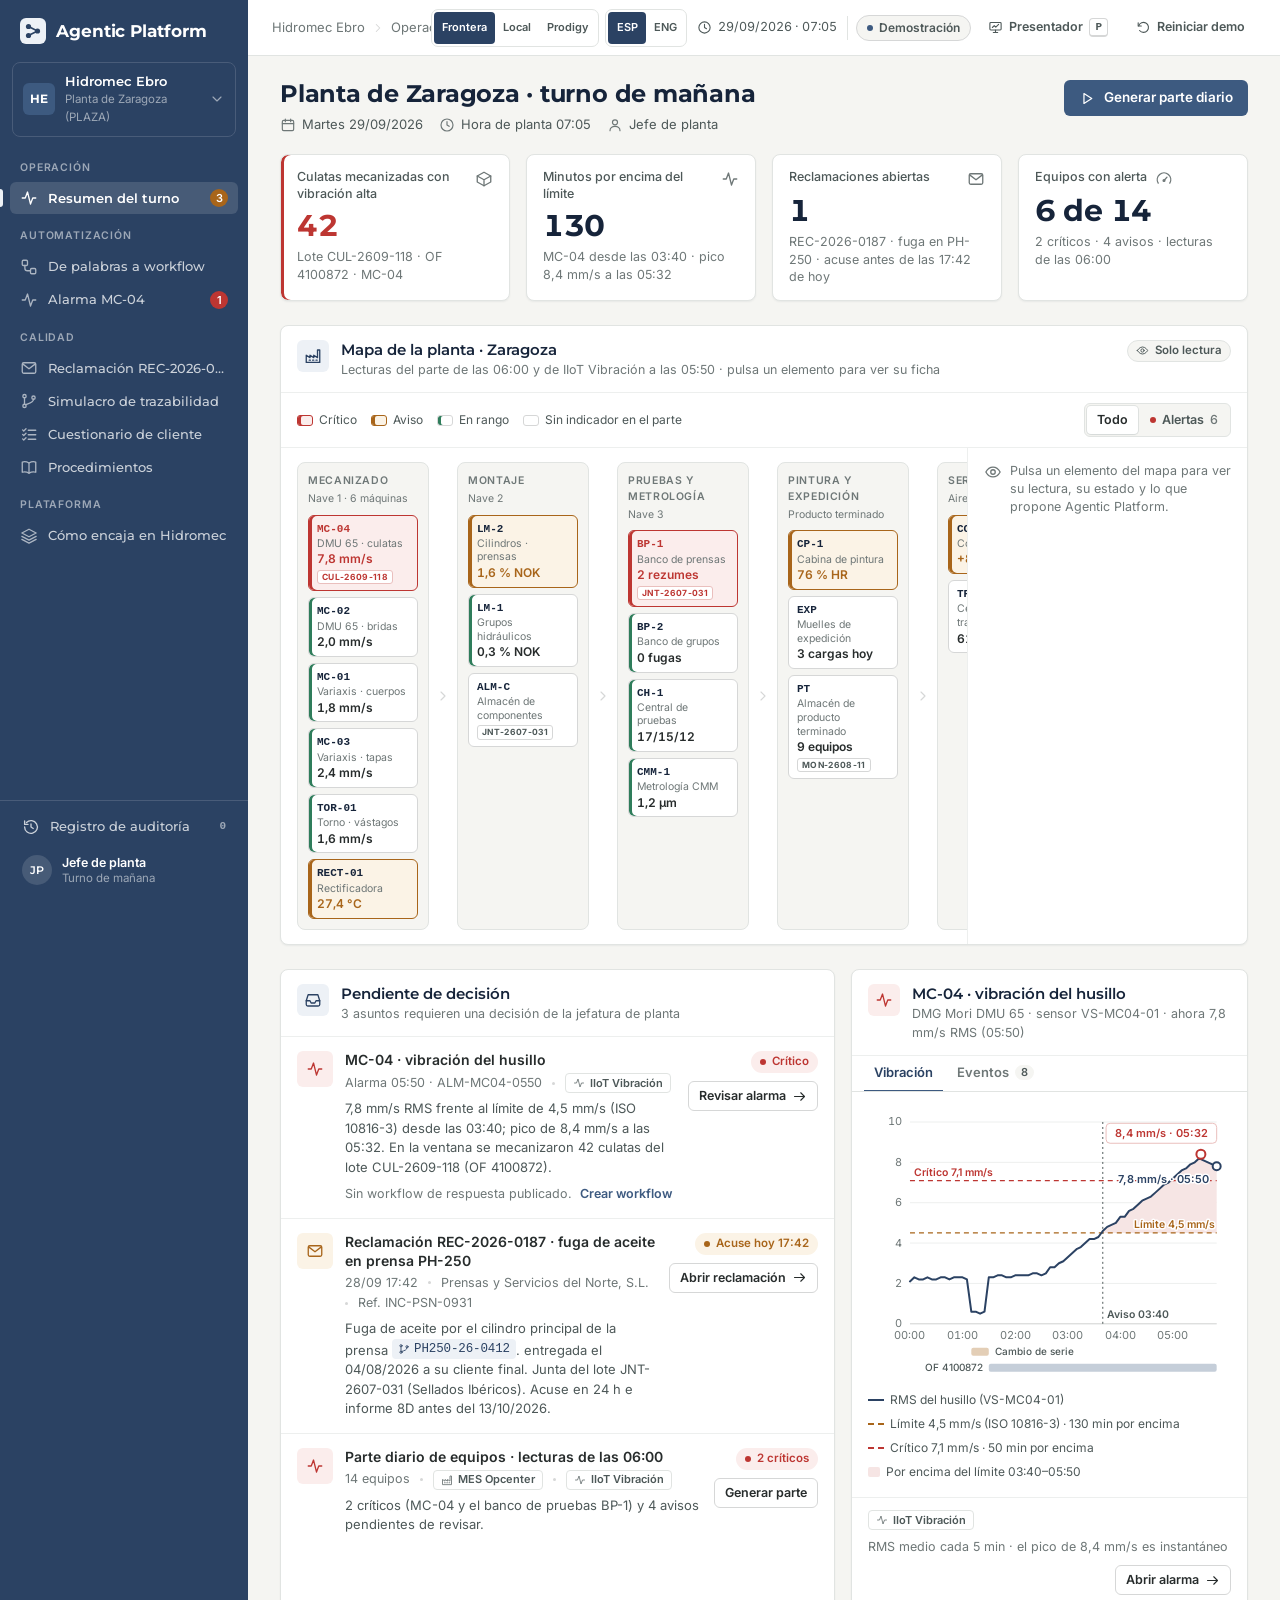
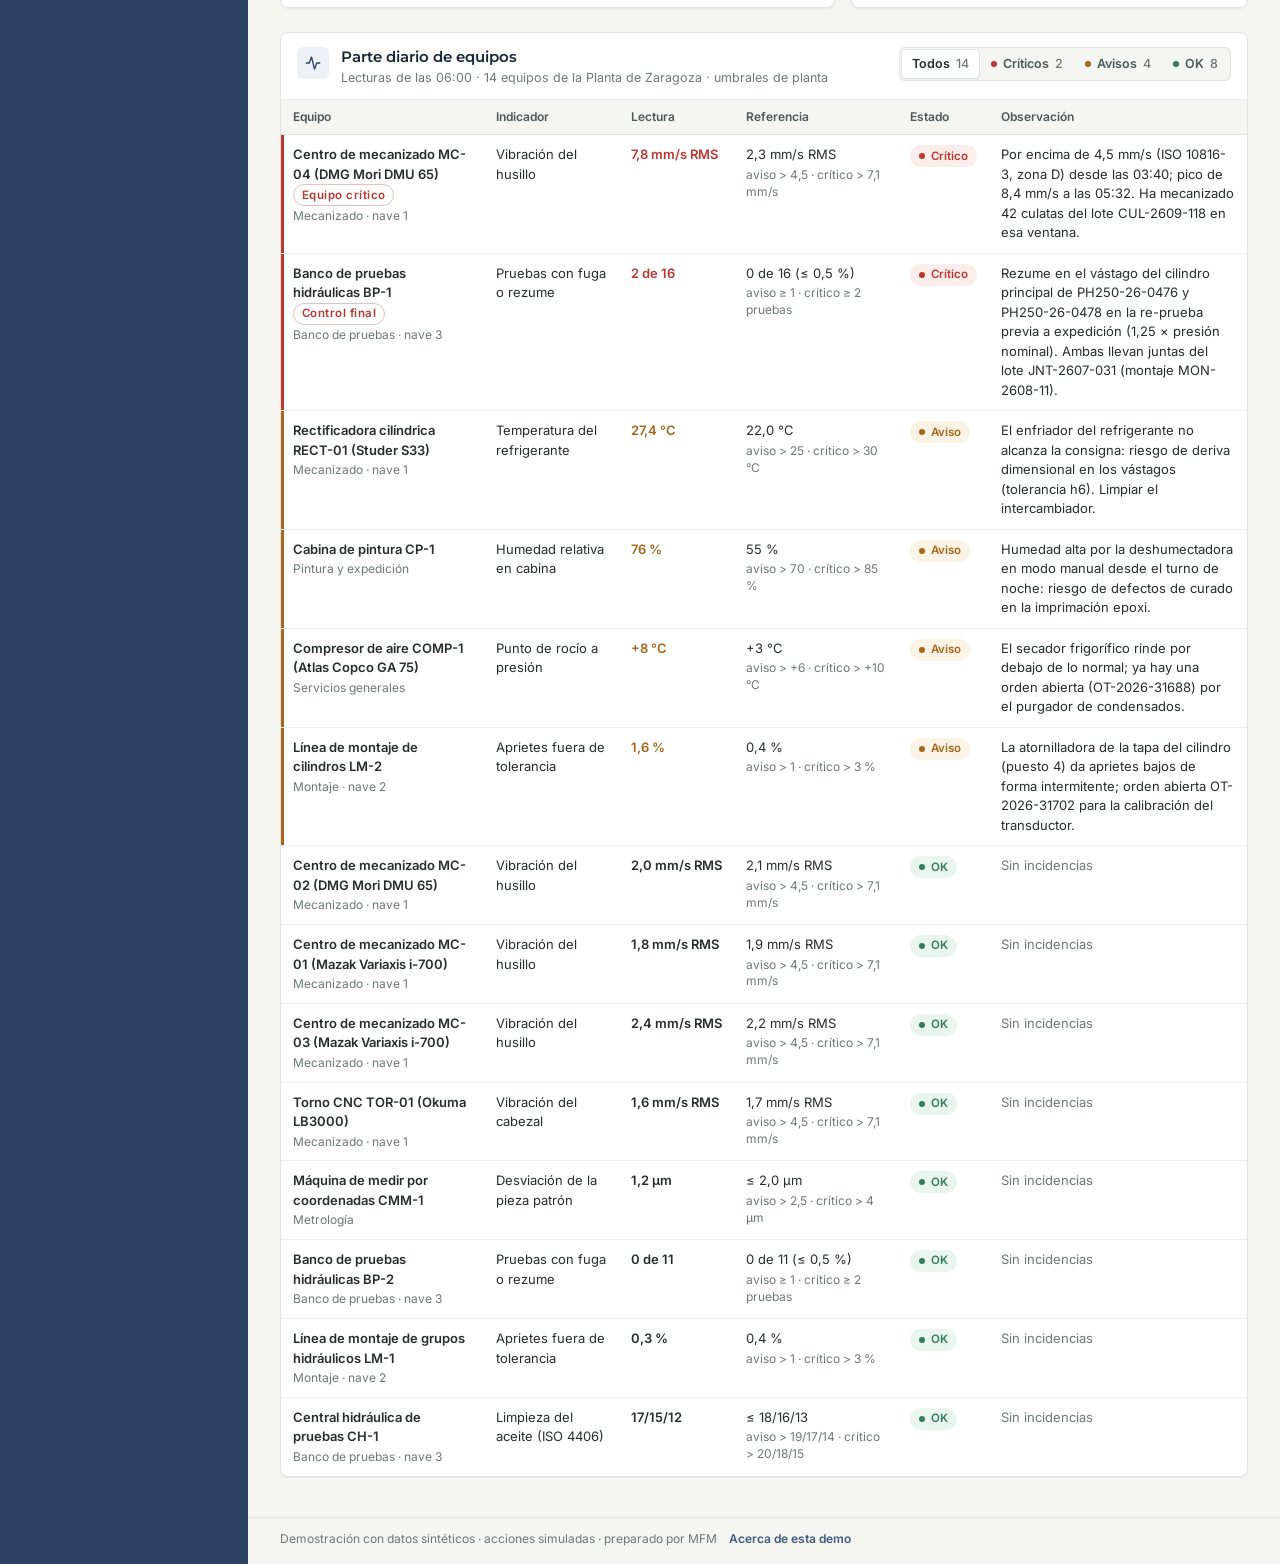
==== commit 9702d48a: "Publish Manuel law firm scenario and current industry demos" ====
--- a/consola.html
+++ b/consola.html
@@ -5,8 +5,8 @@
   <meta name="viewport" content="width=device-width, initial-scale=1">
   <meta name="robots" content="noindex, nofollow">
   <meta name="theme-color" content="#344E45">
-  <title>Prodigy · Consola por industria</title>
-  <meta name="description" content="Consola de Prodigy configurada por industria: maquinaria industrial, banca, retail y cervecera. Demostración con datos sintéticos preparada por Ciklum.">
+  <title>Agentic Platform · Consola por industria</title>
+  <meta name="description" content="Consola de Agentic Platform configurada por industria: maquinaria industrial, banca, retail, cervecera y despacho de abogados. Demostración con datos sintéticos preparada por MFM.">
   <link rel="icon" type="image/svg+xml" href="data:image/svg+xml,%3Csvg xmlns='http://www.w3.org/2000/svg' viewBox='0 0 26 26'%3E%3Crect width='26' height='26' rx='6' fill='%23344E45'/%3E%3Cpath d='M8.5 8.5 17.5 13 8.5 17.5' fill='none' stroke='%23EEF3F1' stroke-width='1.6'/%3E%3Ccircle cx='8.5' cy='8.5' r='2.6' fill='%23EEF3F1'/%3E%3Ccircle cx='17.5' cy='13' r='2.6' fill='%23EEF3F1'/%3E%3Ccircle cx='8.5' cy='17.5' r='2.6' fill='%23EEF3F1'/%3E%3C/svg%3E">
   <link rel="preconnect" href="https://fonts.googleapis.com">
   <link rel="preconnect" href="https://fonts.gstatic.com" crossorigin>
@@ -63,6 +63,16 @@
   <script src="assets/js/industries/cerveceria/cuestionario.js"></script>
   <script src="assets/js/industries/cerveceria/procedimientos.js"></script>
   <script src="assets/js/industries/cerveceria/plataforma.js"></script>
+  <script src="assets/js/industries/abogados/meta.js"></script>
+  <script src="assets/js/industries/abogados/turno.js"></script>
+  <script src="assets/js/industries/abogados/trace.js"></script>
+  <script src="assets/js/industries/abogados/workflow.js"></script>
+  <script src="assets/js/industries/abogados/alarma.js"></script>
+  <script src="assets/js/industries/abogados/reclamacion.js"></script>
+  <script src="assets/js/industries/abogados/retirada.js"></script>
+  <script src="assets/js/industries/abogados/cuestionario.js"></script>
+  <script src="assets/js/industries/abogados/procedimientos.js"></script>
+  <script src="assets/js/industries/abogados/plataforma.js"></script>
   <script src="assets/js/industries/maquinaria/en/meta.js"></script>
   <script src="assets/js/industries/maquinaria/en/turno.js"></script>
   <script src="assets/js/industries/maquinaria/en/trace.js"></script>
@@ -103,6 +113,16 @@
   <script src="assets/js/industries/cerveceria/en/cuestionario.js"></script>
   <script src="assets/js/industries/cerveceria/en/procedimientos.js"></script>
   <script src="assets/js/industries/cerveceria/en/plataforma.js"></script>
+  <script src="assets/js/industries/abogados/en/meta.js"></script>
+  <script src="assets/js/industries/abogados/en/turno.js"></script>
+  <script src="assets/js/industries/abogados/en/trace.js"></script>
+  <script src="assets/js/industries/abogados/en/workflow.js"></script>
+  <script src="assets/js/industries/abogados/en/alarma.js"></script>
+  <script src="assets/js/industries/abogados/en/reclamacion.js"></script>
+  <script src="assets/js/industries/abogados/en/retirada.js"></script>
+  <script src="assets/js/industries/abogados/en/cuestionario.js"></script>
+  <script src="assets/js/industries/abogados/en/procedimientos.js"></script>
+  <script src="assets/js/industries/abogados/en/plataforma.js"></script>
   <script src="assets/i18n/en.js"></script>
   <script src="assets/js/i18n.js"></script>
   <script src="assets/js/boot.js"></script>
@@ -113,7 +133,7 @@
   <div class="app">
     <aside class="sidebar" id="sidebar" aria-label="Navegación principal">
       <div class="sidebar-inner">
-        <a class="brand" href="#turno" aria-label="Prodigy · inicio">
+        <a class="brand" href="#turno" aria-label="Agentic Platform · inicio">
           <svg class="brand-mark" viewBox="0 0 26 26" aria-hidden="true" focusable="false">
             <rect class="bm-bg" width="26" height="26" rx="6"/>
             <path class="bm-line" d="M8.5 8.5 17.5 13 8.5 17.5"/>
@@ -121,7 +141,7 @@
             <circle class="bm-dot" cx="17.5" cy="13" r="2.6"/>
             <circle class="bm-dot" cx="8.5" cy="17.5" r="2.6"/>
           </svg>
-          <span class="brand-name">Prodigy</span>
+          <span class="brand-name">Agentic Platform</span>
         </a>
 
         <details class="ws ws-switch" id="ws-switch">
@@ -164,6 +184,7 @@
           <div class="language-switch model-switch" role="group" aria-label="Modelo de la demo">
             <button type="button" data-model="frontier" aria-pressed="true" title="Respuestas simuladas, sin modelo de lenguaje">Frontera</button>
             <button type="button" data-model="local" aria-pressed="false" title="Modelo servido por LiteLLM">Local</button>
+            <button type="button" data-model="prodigy" aria-pressed="false" title="Los agentes llaman al orquestador de Prodigy">Prodigy</button>
           </div>
           <button type="button" class="model-name" id="model-name" hidden title="Cambiar la conexión del modelo local"></button>
           <div class="language-switch" role="group" aria-label="Idioma / Language">
@@ -181,7 +202,7 @@
 
       <footer class="footer">
         <div class="footer-inner">
-          <span>Demostración con datos sintéticos · acciones simuladas · preparado por Ciklum</span>
+          <span>Demostración con datos sintéticos · acciones simuladas · preparado por MFM</span>
           <button type="button" class="link-btn" id="about-btn">Acerca de esta demo</button>
         </div>
       </footer>
@@ -232,7 +253,6 @@
   <noscript><p style="padding:24px">Esta demostración necesita JavaScript activado.</p></noscript>
 
   <script src="assets/js/core.js"></script>
-  <!-- Configure the optional model connection through the Local button. -->
   <script src="assets/js/llm.js"></script>
   <script src="assets/js/opsmap.js"></script>
   <script src="assets/js/scenes/turno.js"></script>
--- a/assets/css/tokens.css
+++ b/assets/css/tokens.css
@@ -1,5 +1,5 @@
 /*
- * Prodigy · Congelados de Navarra — tokens de diseño.
+ * Agentic Platform · Congelados de Navarra — tokens de diseño.
  * Colores de la identidad de Congelados de Navarra (SPEC §2). No se usan
  * colores sueltos fuera de este fichero: los derivados son mezclas de estos.
  */
--- a/assets/css/app.css
+++ b/assets/css/app.css
@@ -1,5 +1,5 @@
 /*
- * Prodigy · Congelados de Navarra — estilos de la consola.
+ * Agentic Platform · Congelados de Navarra — estilos de la consola.
  * Solo usa los tokens de tokens.css. Catálogo de clases en assets/js/README-core.md.
  */
 
--- a/assets/css/scene-alarma.css
+++ b/assets/css/scene-alarma.css
@@ -143,7 +143,7 @@
 .al-notapplied li + li { border-top: 1px solid var(--line-soft); }
 .al-notapplied li > span:last-child { margin-left: auto; }
 
-/* Comparación «Hoy / Con Prodigy» */
+/* Comparación «Hoy / Con Agentic Platform» */
 .al-cmp .tbl td:nth-child(2) { color: var(--slate); }
 .al-cmp .tbl td:nth-child(3) { color: var(--ink); }
 .al-cmp-now { display: block; margin-top: 2px; font-size: 12px; color: var(--ok); font-weight: 600; }
--- a/assets/css/scene-plataforma.css
+++ b/assets/css/scene-plataforma.css
@@ -1,5 +1,5 @@
 /*
- * Escena «plataforma» · Cómo encaja Prodigy en la empresa (común a todas las industrias).
+ * Escena «plataforma» · Cómo encaja Agentic Platform en la empresa (común a todas las industrias).
  * Estilos propios de la escena: diagrama de arquitectura (SVG), plan del piloto, calculadora de horas,
  * preguntas de Sistemas y herramientas del registro. Solo tokens de tokens.css; sin degradados ni sombras nuevas.
  * Todas las reglas van acotadas a la escena ([data-scene="plataforma"]) para no afectar a otras vistas.
@@ -31,7 +31,7 @@
 [data-scene="plataforma"] .arch-zone-box { fill: color-mix(in srgb, var(--cn-green-50) 55%, var(--card)); stroke: var(--cn-green); stroke-width: 1.25; stroke-dasharray: 6 4; }
 [data-scene="plataforma"] .arch-zone-t { font-size: 12px; font-weight: 600; fill: var(--cn-green-dark); }
 [data-scene="plataforma"] .arch-zone-t.is-sm { font-size: 11.5px; }
-[data-scene="plataforma"] .arch-prodigy { fill: var(--card); stroke: var(--cn-green); stroke-width: 1.5; }
+[data-scene="plataforma"] .arch-agentic { fill: var(--card); stroke: var(--cn-green); stroke-width: 1.5; }
 [data-scene="plataforma"] .arch-divider { fill: none; stroke: var(--line); stroke-width: 1; }
 [data-scene="plataforma"] .arch-brand { font-family: var(--font-head); font-size: 15px; font-weight: 700; fill: var(--cn-green-900); }
 [data-scene="plataforma"] .arch-h { font-family: var(--font-head); font-size: 13px; font-weight: 600; fill: var(--cn-green-900); }
--- a/assets/css/industrias.css
+++ b/assets/css/industrias.css
@@ -62,3 +62,29 @@
 .model-name:focus-visible { outline: none; box-shadow: var(--focus-ring); }
 .llm-badge { display: inline-flex; align-items: center; gap: 4px; padding: 1px 6px; border-radius: 999px; background: var(--cn-green-50); color: var(--cn-green-900); font: 600 11px/1.5 var(--font-mono); }
 @media (max-width: 720px) { .model-name { display: none; } }
+
+/* Public copy: keep all three model choices within narrow screens. */
+@media (max-width: 720px) {
+  .topbar { height: auto; min-height: var(--topbar-h); padding-block: 8px; }
+  .topbar-right { max-width: 100%; flex-wrap: wrap; justify-content: flex-end; }
+}
+@media (max-width: 420px) {
+  .model-switch button { padding-inline: 4px; }
+}
+
+/* Long document names wrap inside the email attachment badge. */
+.email-attach .sys {
+  display: inline-block; max-width: 100%; height: auto; min-height: 20px;
+  white-space: normal; overflow-wrap: anywhere;
+}
+.email-attach .sys .icon { margin-right: 5px; vertical-align: middle; }
+
+.card-sub { overflow-wrap: anywhere; }
+
+@media (max-width: 420px) {
+  .card-actions { max-width: 100%; }
+  .card-actions .seg { max-width: 100%; overflow-x: auto; }
+  .kpi-label, .tbl-stack td { overflow-wrap: anywhere; }
+  .tbl-stack td .nowrap { white-space: normal; }
+  .ret-preview { flex-wrap: wrap; }
+}
